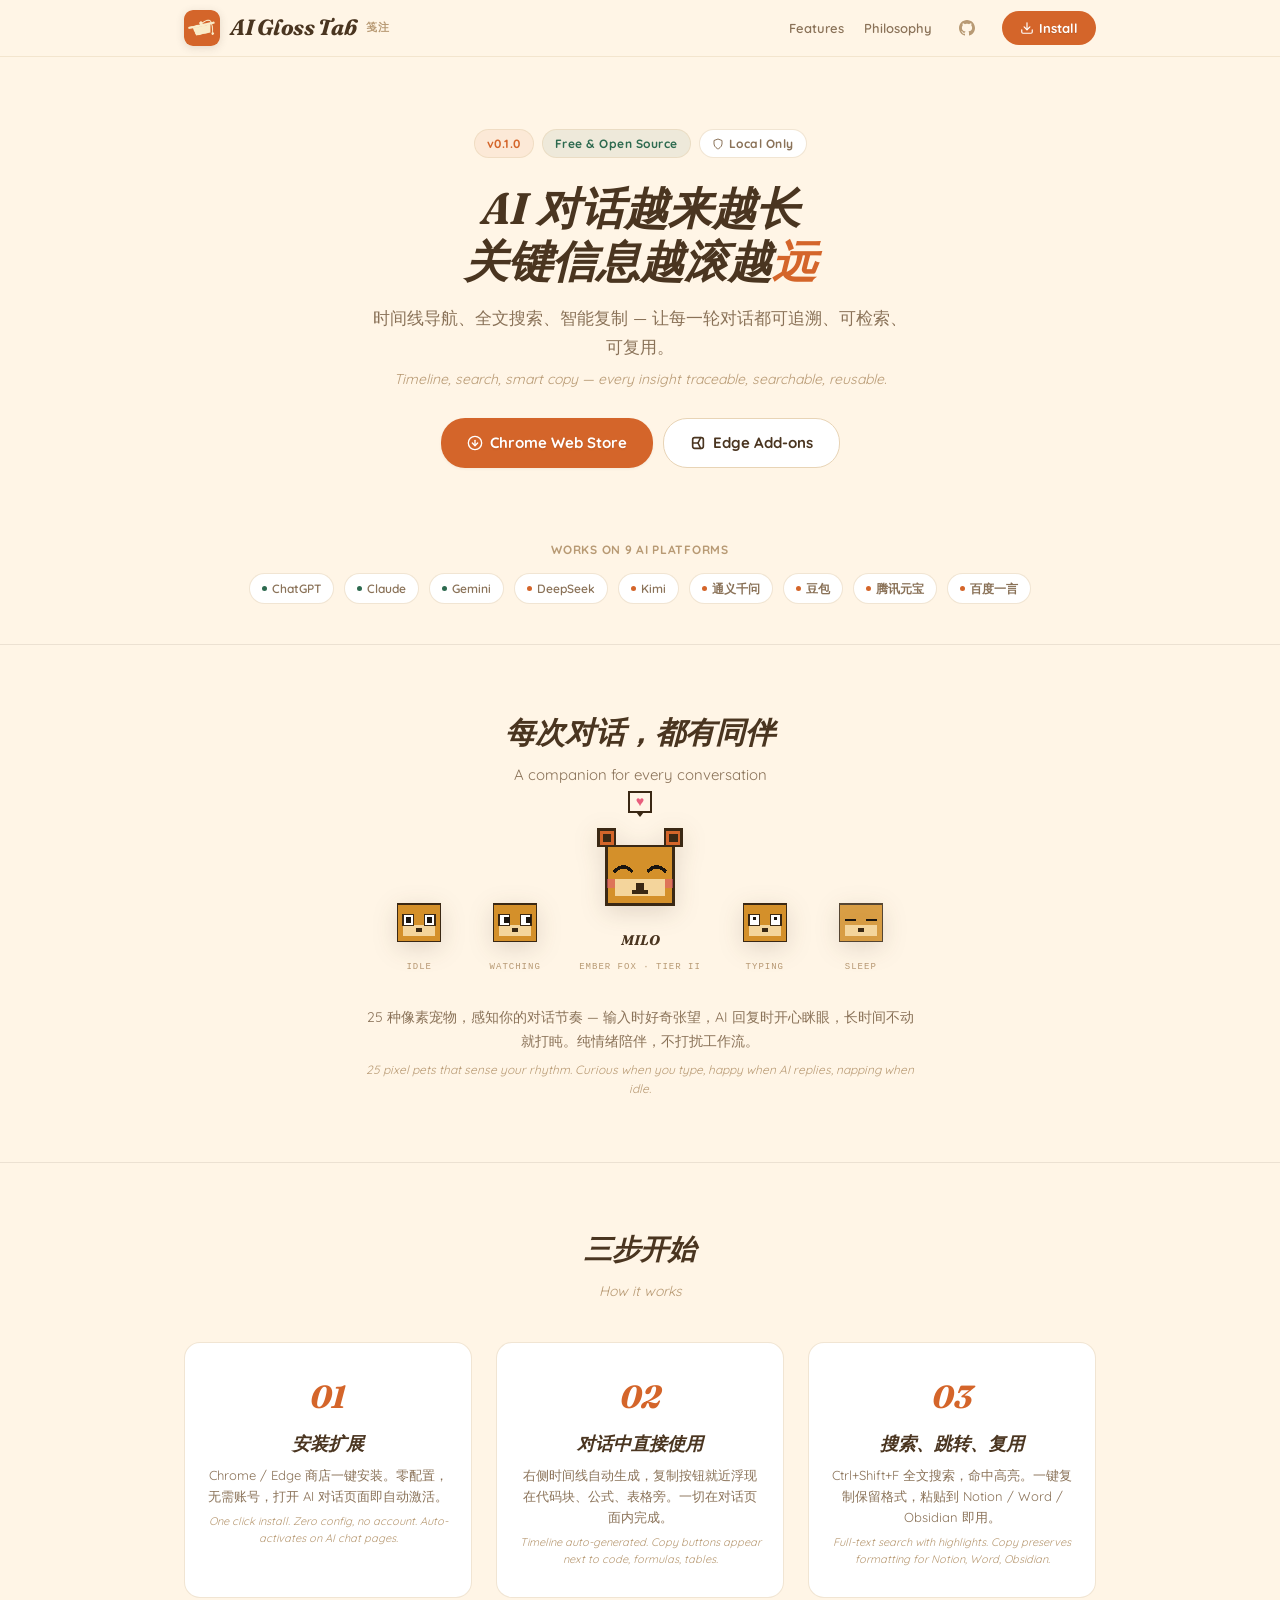
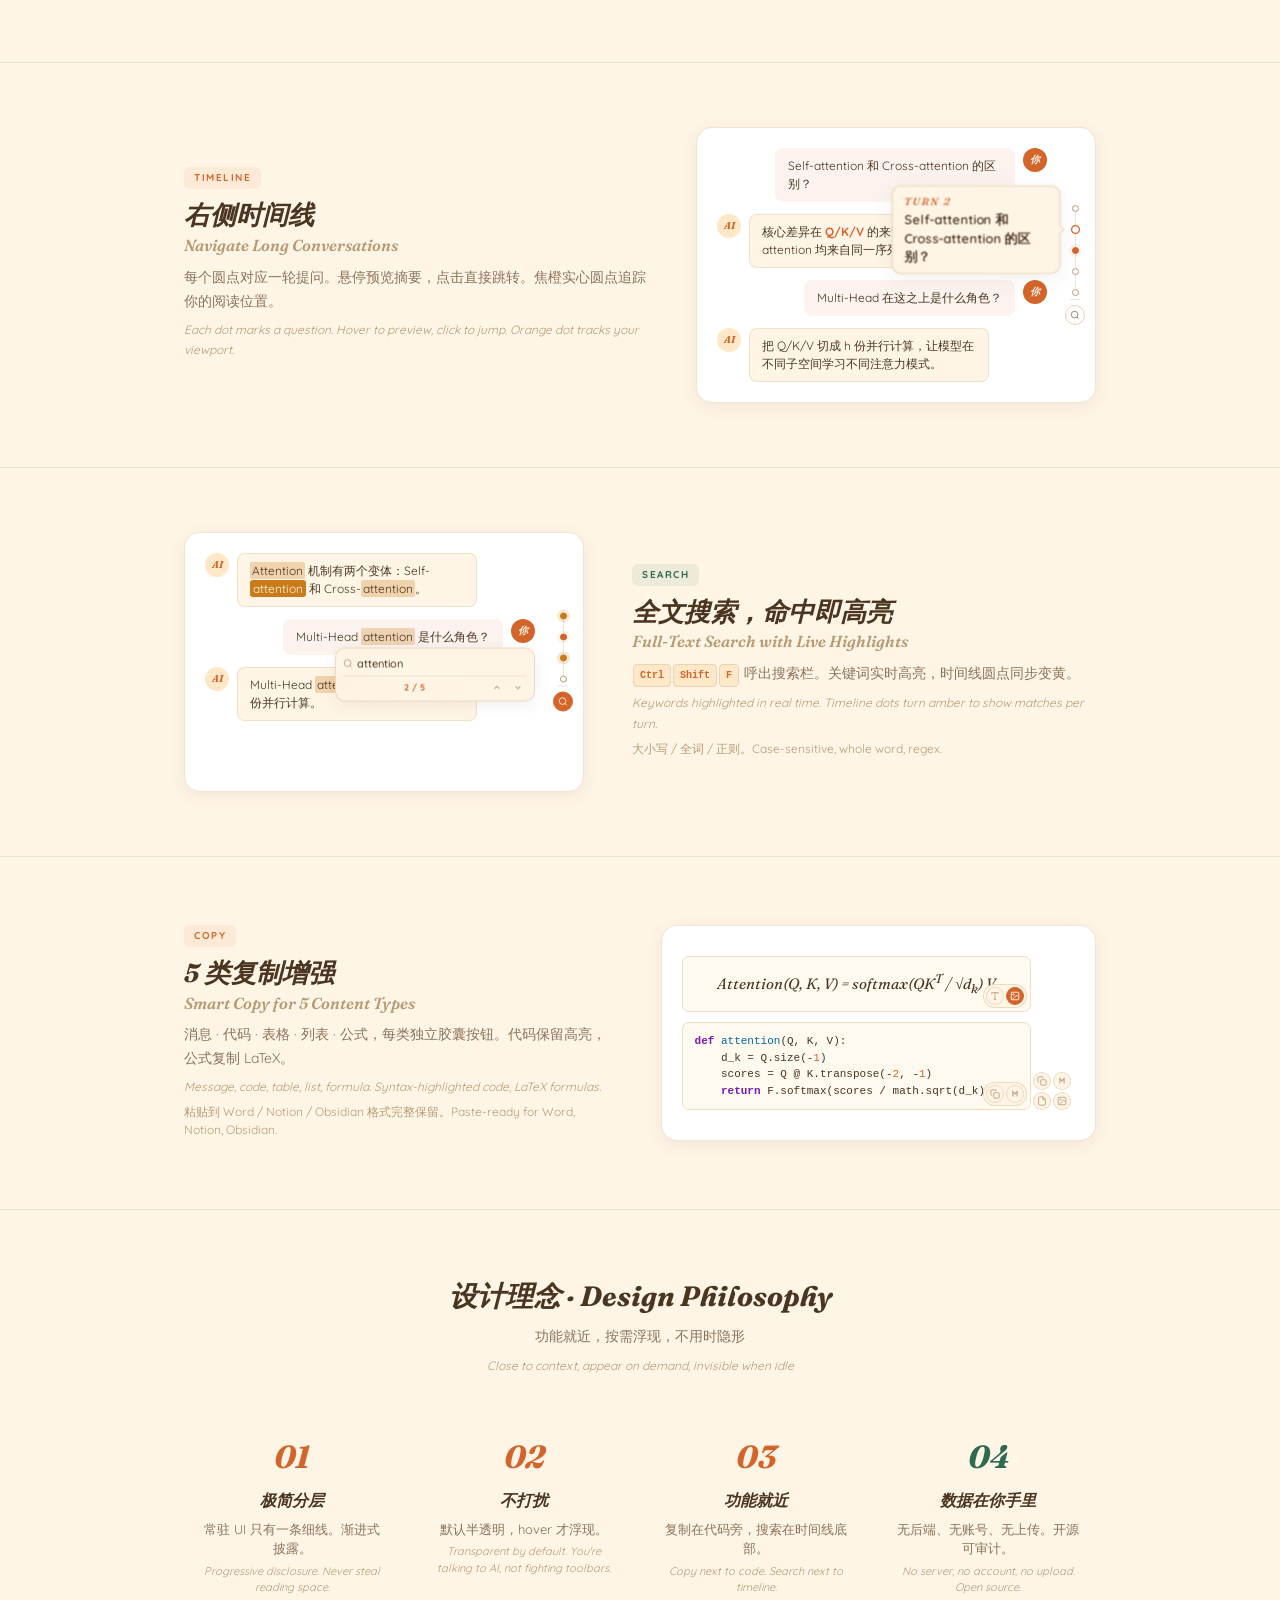
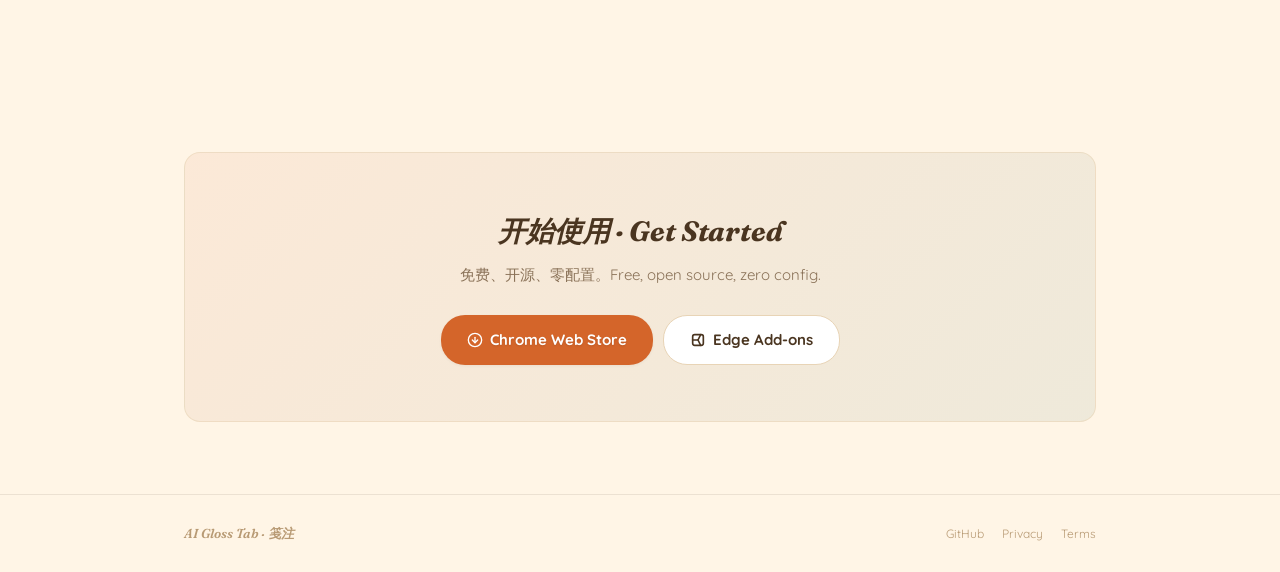
==== index.html @ 6cfcff84 "fix: CNAME use www.glosstab.com for HTTPS cert provisioning" ====
<!DOCTYPE html>
<html lang="zh">
<head>
<meta charset="UTF-8">
<meta name="viewport" content="width=device-width, initial-scale=1.0">
<title>AI Gloss Tab - 为 AI 对话做笺注的效率工具</title>
<meta name="description" content="Chrome / Edge 浏览器扩展，为 ChatGPT / Claude / Gemini 等 AI 对话页面提供时间线导航、全文搜索和复制增强。免费、开源、数据全部本地存储。">
<link rel="icon" type="image/png" href="icon-128.png">
<link rel="preconnect" href="https://fonts.googleapis.com">
<link rel="preconnect" href="https://fonts.gstatic.com" crossorigin>
<link href="https://fonts.googleapis.com/css2?family=Fraunces:ital,wght@0,400;0,700;1,400;1,700&family=Quicksand:wght@400;500;600;700&display=swap" rel="stylesheet">
<style>
*, *::before, *::after { margin: 0; padding: 0; box-sizing: border-box; }
:root {
  --canvas:#FFF5E6;--surface:#FFFFFF;--surface-hover:#FFF0D9;--overlay:#FFE8C8;
  --border:#E8D4B6;--border-muted:rgba(232,212,182,0.6);
  --t1:#4A3520;--t2:#8A7258;--t3:#B89A74;
  --accent:#D4652A;--accent-hover:#C4551E;--accent-muted:rgba(212,101,42,0.08);
  --green:#2D6A4F;--green-muted:rgba(45,106,79,0.08);
  --warn:#C97B1A;--mood:#E85D7C;
  --sep:rgba(74,53,32,0.1);
  --sh-sm:0 1px 3px rgba(74,53,32,0.06);--sh-md:0 4px 16px rgba(74,53,32,0.08);--sh-lg:0 8px 32px rgba(74,53,32,0.12);
  --mat:rgba(255,245,230,0.88);--mat-b:rgba(232,212,182,0.5);
  --glass:rgba(255,245,230,0.95);--glass-b:rgba(232,212,182,0.8);
  --code-bg:#FFFAF0;--code-border:#EFDFC0;
  --fd:'Fraunces','Georgia',serif;--fs:'Quicksand',-apple-system,'PingFang SC','Noto Sans SC',sans-serif;--fm:'Menlo','Monaco','Consolas',monospace;
  --r-sm:8px;--r-md:12px;--r-lg:16px;--r-pill:24px;
}
@media(prefers-color-scheme:dark){:root{
  --canvas:#1A1510;--surface:#242018;--surface-hover:#2E2820;--overlay:#38302A;
  --border:#4A3D30;--border-muted:rgba(74,61,48,0.6);
  --t1:#F0E6D4;--t2:#B89A74;--t3:#7A6550;
  --accent:#E8853D;--accent-hover:#D4752D;--accent-muted:rgba(232,133,61,0.1);
  --green:#4CAF7A;--green-muted:rgba(76,175,122,0.1);--warn:#E0A030;
  --sep:rgba(240,230,212,0.08);
  --sh-sm:0 1px 3px rgba(0,0,0,0.15);--sh-md:0 4px 16px rgba(0,0,0,0.2);--sh-lg:0 8px 32px rgba(0,0,0,0.25);
  --mat:rgba(26,21,16,0.88);--mat-b:rgba(74,61,48,0.5);
  --glass:rgba(36,32,24,0.95);--glass-b:rgba(74,61,48,0.8);
  --code-bg:#2E2820;--code-border:#4A3D30;
}}
html{scroll-behavior:smooth;-webkit-font-smoothing:antialiased}
body{background:var(--canvas);color:var(--t1);font-family:var(--fs);font-size:16px;line-height:1.6}
a{color:var(--accent);text-decoration:none}a:hover{color:var(--accent-hover)}
.ctn{max-width:960px;margin:0 auto;padding:0 24px}
img.logo{width:36px;height:36px;border-radius:9px;box-shadow:0 2px 8px rgba(74,53,32,0.15)}
.nav{position:sticky;top:0;z-index:100;background:var(--mat);backdrop-filter:blur(12px);-webkit-backdrop-filter:blur(12px);border-bottom:1px solid var(--mat-b)}
.nav-in{max-width:960px;margin:0 auto;padding:0 24px;display:flex;align-items:center;height:56px;gap:12px}
.nav-brand{display:flex;align-items:center;gap:10px;font-family:var(--fd);font-style:italic;font-weight:700;font-size:22px;color:var(--t1);letter-spacing:-0.3px}
.nav-brand small{font-family:var(--fs);font-style:normal;font-size:11px;font-weight:600;color:var(--t3);letter-spacing:0.5px}
.nav-r{margin-left:auto;display:flex;align-items:center;gap:20px}
.nav-r a.link{color:var(--t2);font-size:13px;font-weight:600;transition:color .1s}.nav-r a.link:hover{color:var(--accent)}
.nav-r .gh{display:flex;align-items:center;justify-content:center;width:30px;height:30px;border-radius:50%;color:var(--t3);transition:color .1s}.nav-r .gh:hover{color:var(--t1)}
.btn-nav{padding:7px 18px;border-radius:var(--r-pill);background:var(--accent);color:#fff!important;font-family:var(--fs);font-weight:700;font-size:13px;display:inline-flex;align-items:center;gap:5px;border:none;cursor:pointer;transition:background .1s;text-shadow:0 1px 1px rgba(0,0,0,0.12)}.btn-nav:hover{background:var(--accent-hover);color:#fff!important}.btn-nav svg{width:14px;height:14px}
.hero{padding:72px 0 48px;text-align:center}
.hero-tags{display:flex;justify-content:center;gap:8px;margin-bottom:24px;flex-wrap:wrap}
.tag{display:inline-flex;align-items:center;gap:5px;padding:4px 12px;border-radius:var(--r-pill);font-size:12px;font-weight:700;letter-spacing:0.5px}
.tag.ver{background:var(--accent-muted);color:var(--accent);border:1px solid var(--border-muted)}
.tag.free{background:var(--green-muted);color:var(--green);border:1px solid var(--border-muted)}
.tag.local{background:var(--surface);color:var(--t2);border:1px solid var(--border-muted)}
.hero h1{font-family:var(--fd);font-style:italic;font-size:44px;font-weight:700;line-height:1.2;margin-bottom:16px}.hero h1 .accent{color:var(--accent)}
.hero .pain{font-size:17px;color:var(--t2);max-width:540px;margin:0 auto 6px;line-height:1.7}
.hero .pain-en{font-size:14px;color:var(--t3);font-style:italic;max-width:540px;margin:0 auto 28px}
.hero-btns{display:flex;justify-content:center;gap:10px;flex-wrap:wrap}
.btn-p{display:inline-flex;align-items:center;gap:7px;padding:12px 26px;border-radius:var(--r-pill);background:var(--accent);color:#fff!important;font-family:var(--fs);font-weight:700;font-size:15px;border:none;cursor:pointer;transition:all .2s;box-shadow:var(--sh-sm);text-shadow:0 1px 2px rgba(0,0,0,0.12)}.btn-p:hover{background:var(--accent-hover);color:#fff!important;box-shadow:var(--sh-md);transform:translateY(-1px)}
.btn-s{display:inline-flex;align-items:center;gap:7px;padding:12px 26px;border-radius:var(--r-pill);background:var(--surface);color:var(--t1);font-family:var(--fs);font-weight:700;font-size:15px;border:1px solid var(--border);cursor:pointer;transition:all .2s}.btn-s:hover{border-color:var(--accent);color:var(--accent);background:var(--surface-hover)}
.btn-p svg,.btn-s svg{width:16px;height:16px;flex-shrink:0}
.plats{padding:24px 0 40px;text-align:center;border-bottom:1px solid var(--sep)}
.plats-label{font-size:12px;font-weight:700;color:var(--t3);text-transform:uppercase;letter-spacing:.06em;margin-bottom:14px}
.plat-row{display:flex;justify-content:center;gap:10px;flex-wrap:wrap}
.plat-chip{display:inline-flex;align-items:center;gap:5px;padding:5px 12px;border-radius:var(--r-pill);background:var(--surface);border:1px solid var(--border-muted);font-size:12px;font-weight:600;color:var(--t2)}
.plat-chip .d{width:5px;height:5px;border-radius:50%}.plat-chip .d.i{background:var(--green)}.plat-chip .d.c{background:var(--accent)}
.pet-show{padding:64px 0;text-align:center}
.pet-show h2{font-family:var(--fd);font-style:italic;font-size:30px;font-weight:700;margin-bottom:6px}
.pet-show .sub{font-size:15px;color:var(--t2);margin-bottom:4px}
.pet-show .sub-en{font-size:13px;color:var(--t3);font-style:italic;margin-bottom:32px}
.pet-row{display:flex;justify-content:center;align-items:flex-end;gap:32px;flex-wrap:wrap}
.pet-card{display:flex;flex-direction:column;align-items:center;gap:8px}
.pet-card svg{filter:drop-shadow(0 6px 12px rgba(58,40,20,0.15))}
.pet-card .name{font-family:var(--fd);font-style:italic;font-size:14px;font-weight:700}
.pet-card .species{font-family:var(--fm);font-size:9px;color:var(--t3);letter-spacing:1px}
.pet-bubble{display:flex;align-items:center;justify-content:center;min-width:24px;height:22px;padding:0 6px;background:var(--glass);border:2px solid #3A2814;font-family:var(--fm);font-size:14px;font-weight:700;color:var(--mood);position:relative}.pet-bubble::after{content:'';position:absolute;left:50%;bottom:-6px;transform:translateX(-50%);border-left:4px solid transparent;border-right:4px solid transparent;border-top:5px solid #3A2814}
.pet-desc{max-width:560px;margin:32px auto 0;font-size:14px;color:var(--t2);line-height:1.7}
.pet-desc-en{max-width:560px;margin:6px auto 0;font-size:12px;color:var(--t3);font-style:italic}
.how{padding:64px 0;border-top:1px solid var(--sep)}
.how h2{font-family:var(--fd);font-style:italic;font-size:28px;font-weight:700;text-align:center;margin-bottom:8px}
.how .sub{text-align:center;font-size:14px;color:var(--t3);font-style:italic;margin-bottom:40px}
.steps{display:grid;grid-template-columns:repeat(3,1fr);gap:24px}
.step{text-align:center;padding:28px 20px;background:var(--surface);border:1px solid var(--border-muted);border-radius:var(--r-lg);transition:all .2s}.step:hover{box-shadow:var(--sh-md);transform:translateY(-2px)}
.step-num{font-family:var(--fd);font-style:italic;font-size:32px;font-weight:700;color:var(--accent);margin-bottom:8px}
.step h3{font-family:var(--fd);font-style:italic;font-size:18px;font-weight:700;margin-bottom:6px}
.step p{font-size:13px;color:var(--t2);line-height:1.6}.step .en{font-size:11px;color:var(--t3);font-style:italic;margin-top:6px}
.feat{padding:64px 0;border-top:1px solid var(--sep)}
.feat-row{display:flex;align-items:center;gap:48px}.feat-row.rev{flex-direction:row-reverse}
.feat-txt{flex:1}
.feat-txt .label{display:inline-block;font-size:10px;font-weight:700;letter-spacing:1.5px;text-transform:uppercase;padding:3px 10px;border-radius:6px;margin-bottom:10px}
.feat-txt .label.o{background:var(--accent-muted);color:var(--accent)}.feat-txt .label.g{background:var(--green-muted);color:var(--green)}
.feat-txt h2{font-family:var(--fd);font-style:italic;font-size:26px;font-weight:700;margin-bottom:10px;line-height:1.3}
.feat-txt h2 .en{font-size:16px;font-weight:600;color:var(--t3);display:block;margin-top:2px}
.feat-txt p{font-size:14px;color:var(--t2);line-height:1.7;margin-bottom:6px}
.feat-txt .enp{font-size:12px;color:var(--t3);font-style:italic;margin-bottom:6px}
.feat-txt .detail{font-size:12px;color:var(--t3);line-height:1.5}
.feat-demo{flex:0 0 400px;position:relative}
.kbd{display:inline-block;padding:2px 6px;background:var(--overlay);border:1px solid var(--border);border-radius:4px;font-family:var(--fm);font-size:10px;color:var(--accent);font-weight:600;margin:0 1px}
.demo-box{background:var(--surface);border:1px solid var(--border-muted);border-radius:var(--r-lg);padding:20px 48px 20px 20px;position:relative;box-shadow:var(--sh-md);min-height:260px;overflow:visible}
.d-chat{display:flex;flex-direction:column;gap:12px}
.d-msg{display:flex;gap:8px;align-items:flex-start}.d-msg.u{flex-direction:row-reverse}
.d-av{width:24px;height:24px;border-radius:50%;background:var(--overlay);flex-shrink:0;display:flex;align-items:center;justify-content:center;font-size:10px;font-weight:700;color:var(--accent);font-family:var(--fd);font-style:italic}
.d-msg.u .d-av{background:var(--accent);color:var(--canvas)}
.d-bb{background:var(--canvas);border:1px solid var(--border-muted);border-radius:8px;padding:8px 12px;font-size:12px;line-height:1.5;max-width:240px}
.d-msg.u .d-bb{background:var(--accent-muted);border-color:transparent}
.d-bb strong{color:var(--accent)}
ace-mark{background:rgba(201,123,26,0.28);padding:1px 2px;border-radius:2px}ace-mark.active{background:var(--warn);color:var(--canvas);padding:1px 3px;border-radius:3px}
.d-rail{position:absolute;right:10px;top:50%;transform:translateY(-50%);display:flex;flex-direction:column;align-items:center}
.d-rail .dot{width:7px;height:7px;border-radius:50%;border:1.5px solid var(--t3);background:transparent;position:relative}
.d-rail .dot.cur{border-color:var(--accent);background:var(--accent);box-shadow:0 0 0 3px var(--accent-muted)}
.d-rail .dot.hov{border-color:var(--accent);transform:scale(1.3)}
.d-rail .dot.match{border-color:var(--warn);background:var(--warn);box-shadow:0 0 0 3px rgba(201,123,26,0.18)}
.d-rail .seg{width:1px;height:14px;background:var(--border-muted)}
.d-rail .divider{width:10px;height:1px;background:var(--border-muted);margin-top:3px}
.d-rail .sbtn{width:20px;height:20px;border-radius:50%;border:1px solid var(--border);background:var(--surface);display:flex;align-items:center;justify-content:center;color:var(--t2);margin-top:5px;cursor:pointer}.d-rail .sbtn svg{width:10px;height:10px}
.d-rail .sbtn.active{background:var(--accent);border-color:var(--accent);color:var(--canvas)}
.dot-pv{position:absolute;right:14px;top:50%;transform:translateY(-50%);background:var(--glass);backdrop-filter:blur(14px);border:1px solid var(--glass-b);border-radius:7px;padding:5px 9px;min-width:130px;max-width:170px;box-shadow:var(--sh-md);z-index:30}
.dot-pv::after{content:'';position:absolute;right:-3px;top:50%;transform:translateY(-50%) rotate(45deg);width:5px;height:5px;background:var(--glass);border-right:1px solid var(--glass-b);border-top:1px solid var(--glass-b)}
.dot-pv .rnd{font-family:var(--fd);font-size:8px;font-weight:600;font-style:italic;text-transform:uppercase;letter-spacing:1px;color:var(--accent);margin-bottom:2px}
.dot-pv .q{font-size:10px;font-weight:600;color:var(--t1);line-height:1.4}
.si{position:absolute;right:38px;bottom:10px;width:200px;background:var(--glass);backdrop-filter:blur(14px);border:1.5px solid var(--glass-b);border-radius:10px;padding:5px 7px;box-shadow:var(--sh-md);z-index:15}
.si-top{display:flex;align-items:center;gap:4px;height:20px}.si-top svg{width:10px;height:10px;color:var(--t3);flex-shrink:0}
.si-top input{flex:1;background:none;border:none;outline:none;font-family:inherit;font-size:11px;font-weight:500;color:var(--t1)}
.si-bot{display:flex;align-items:center;gap:3px;height:20px;border-top:1px solid var(--border-muted);padding-top:3px;margin-top:2px}
.si-bot .cnt{flex:1;text-align:center;font-size:9px;font-weight:700;color:var(--accent);font-variant-numeric:tabular-nums}
.si-bot button{width:18px;height:18px;border-radius:4px;border:none;background:transparent;color:var(--t2);cursor:pointer;display:flex;align-items:center;justify-content:center}.si-bot button svg{width:10px;height:10px}
.demo-copy{background:var(--surface);border:1px solid var(--border-muted);border-radius:var(--r-lg);padding:20px;box-shadow:var(--sh-md)}
.dc-formula{position:relative;background:var(--code-bg);border:1px solid var(--code-border);border-radius:7px;margin:10px 0;padding:12px 16px;text-align:center;font-family:var(--fd);font-size:15px;font-style:italic}
.dc-code{position:relative;background:var(--code-bg);border:1px solid var(--code-border);border-radius:7px;margin:10px 0;overflow:visible}
.dc-code pre{padding:10px 12px;margin:0;font-family:var(--fm);font-size:11px;line-height:1.5;white-space:pre;overflow:hidden}
.dc-code .kw{color:#7A1AB8;font-weight:600}.dc-code .fn{color:#0066AA}.dc-code .str{color:var(--green)}.dc-code .num{color:var(--accent)}.dc-code .cm{color:var(--t3);font-style:italic}
.ace-s{position:absolute;bottom:3px;right:3px;display:flex;gap:2px;padding:2px;background:var(--glass);border:1px solid var(--glass-b);border-radius:12px;backdrop-filter:blur(8px);z-index:10}
.ace-b{width:18px;height:18px;border-radius:50%;border:1px solid var(--glass-b);background:var(--glass);color:var(--t3);display:flex;align-items:center;justify-content:center;flex-shrink:0}.ace-b svg{width:10px;height:10px}
.ace-b.hi{background:var(--accent);color:#fff;border-color:var(--accent)}
.ace-p{position:absolute;right:-40px;bottom:0;display:grid;grid-template-columns:18px 18px;grid-template-rows:18px 18px;gap:2px}
.phi{padding:64px 0;border-top:1px solid var(--sep)}
.phi h2{font-family:var(--fd);font-style:italic;font-size:28px;font-weight:700;text-align:center;margin-bottom:6px}
.phi .sub{text-align:center;font-size:14px;color:var(--t2);margin-bottom:8px}
.phi .sub-en{text-align:center;font-size:12px;color:var(--t3);font-style:italic;margin-bottom:36px}
.phi-grid{display:grid;grid-template-columns:repeat(4,1fr);gap:16px}
.phi-item{text-align:center;padding:20px 16px}
.phi-num{font-family:var(--fd);font-style:italic;font-size:32px;font-weight:700;color:var(--accent);margin-bottom:6px}
.phi-item h3{font-family:var(--fd);font-style:italic;font-size:16px;font-weight:700;margin-bottom:6px}
.phi-item p{font-size:13px;color:var(--t2);line-height:1.5}.phi-item .en{font-size:11px;color:var(--t3);font-style:italic;margin-top:4px}
.cta{padding:72px 0;text-align:center}
.cta-card{background:linear-gradient(135deg,var(--accent-muted) 0%,var(--green-muted) 100%);border:1px solid var(--border-muted);border-radius:var(--r-lg);padding:56px 40px}
.cta h2{font-family:var(--fd);font-style:italic;font-size:28px;font-weight:700;margin-bottom:10px}
.cta p{font-size:15px;color:var(--t2);margin-bottom:28px}
.footer{padding:28px 0;border-top:1px solid var(--sep)}
.foot-in{display:flex;align-items:center;justify-content:space-between;max-width:960px;margin:0 auto;padding:0 24px}
.foot-brand{font-family:var(--fd);font-style:italic;font-size:13px;font-weight:600;color:var(--t3)}
.foot-links{display:flex;gap:18px}.foot-links a{font-size:12px;color:var(--t3)}.foot-links a:hover{color:var(--accent)}
@media(max-width:768px){
  .hero h1{font-size:32px}.steps{grid-template-columns:1fr}
  .feat-row,.feat-row.rev{flex-direction:column}.feat-demo{flex:none;width:100%;max-width:400px}
  .phi-grid{grid-template-columns:repeat(2,1fr)}.pet-row{gap:20px}
  .nav-r a.link{display:none}.foot-in{flex-direction:column;gap:10px}
}
</style>
</head>
<body>
<nav class="nav"><div class="nav-in">
  <a href="/" class="nav-brand"><img class="logo" src="icon-128.png" alt=""><span>AI Gloss Tab</span><small>笺注</small></a>
  <div class="nav-r">
    <a href="#features" class="link">Features</a>
    <a href="#philosophy" class="link">Philosophy</a>
    <a href="https://github.com/Godvvs/gloss-tab" target="_blank" class="gh" title="GitHub"><svg width="16" height="16" viewBox="0 0 24 24" fill="currentColor"><path d="M12 0c-6.626 0-12 5.373-12 12 0 5.302 3.438 9.8 8.207 11.387.599.111.793-.261.793-.577v-2.234c-3.338.726-4.033-1.416-4.033-1.416-.546-1.387-1.333-1.756-1.333-1.756-1.089-.745.083-.729.083-.729 1.205.084 1.839 1.237 1.839 1.237 1.07 1.834 2.807 1.304 3.492.997.107-.775.418-1.305.762-1.604-2.665-.305-5.467-1.334-5.467-5.931 0-1.311.469-2.381 1.236-3.221-.124-.303-.535-1.524.117-3.176 0 0 1.008-.322 3.301 1.23.957-.266 1.983-.399 3.003-.404 1.02.005 2.047.138 3.006.404 2.291-1.552 3.297-1.23 3.297-1.23.653 1.653.242 2.874.118 3.176.77.84 1.235 1.911 1.235 3.221 0 4.609-2.807 5.624-5.479 5.921.43.372.823 1.102.823 2.222v3.293c0 .319.192.694.801.576 4.765-1.589 8.199-6.086 8.199-11.386 0-6.627-5.373-12-12-12z"/></svg></a>
    <a href="#install" class="btn-nav"><svg viewBox="0 0 24 24" fill="none" stroke="currentColor" stroke-width="2" stroke-linecap="round" stroke-linejoin="round"><path d="M21 15v4a2 2 0 0 1-2 2H5a2 2 0 0 1-2-2v-4"/><polyline points="7 10 12 15 17 10"/><line x1="12" y1="15" x2="12" y2="3"/></svg>Install</a>
  </div>
</div></nav>
<section class="hero"><div class="ctn">
  <div class="hero-tags"><span class="tag ver">v0.1.0</span><span class="tag free">Free &amp; Open Source</span><span class="tag local"><svg width="12" height="12" viewBox="0 0 24 24" fill="none" stroke="currentColor" stroke-width="2"><path d="M12 22s8-4 8-10V5l-8-3-8 3v7c0 6 8 10 8 10z"/></svg> Local Only</span></div>
  <h1>AI 对话越来越长<br>关键信息越滚越<span class="accent">远</span></h1>
  <p class="pain">时间线导航、全文搜索、智能复制 &mdash; 让每一轮对话都可追溯、可检索、可复用。</p>
  <p class="pain-en">Timeline, search, smart copy &mdash; every insight traceable, searchable, reusable.</p>
  <div class="hero-btns" id="install">
    <a href="#" class="btn-p"><svg width="16" height="16" viewBox="0 0 24 24" fill="none" stroke="currentColor" stroke-width="2" stroke-linecap="round" stroke-linejoin="round"><circle cx="12" cy="12" r="10"/><polyline points="8 12 12 16 16 12"/><line x1="12" y1="8" x2="12" y2="16"/></svg>Chrome Web Store</a>
    <a href="#" class="btn-s"><svg width="16" height="16" viewBox="0 0 24 24" fill="none" stroke="currentColor" stroke-width="2.5" stroke-linecap="round" stroke-linejoin="round"><rect x="4" y="4" width="16" height="16" rx="3"/><path d="M4 12h8l4-8"/><path d="M12 12l4 8"/></svg>Edge Add-ons</a>
  </div>
</div></section>
<section class="plats"><div class="ctn">
  <div class="plats-label">Works on 9 AI platforms</div>
  <div class="plat-row">
    <span class="plat-chip"><span class="d i"></span>ChatGPT</span><span class="plat-chip"><span class="d i"></span>Claude</span><span class="plat-chip"><span class="d i"></span>Gemini</span>
    <span class="plat-chip"><span class="d c"></span>DeepSeek</span><span class="plat-chip"><span class="d c"></span>Kimi</span><span class="plat-chip"><span class="d c"></span>通义千问</span>
    <span class="plat-chip"><span class="d c"></span>豆包</span><span class="plat-chip"><span class="d c"></span>腾讯元宝</span><span class="plat-chip"><span class="d c"></span>百度一言</span>
  </div>
</div></section>
<section class="pet-show"><div class="ctn">
  <h2>每次对话，都有同伴</h2>
  <p class="sub">A companion for every conversation</p>
  <div class="pet-row">
    <div class="pet-card"><svg width="64" height="64" viewBox="0 0 12 12" shape-rendering="crispEdges"><rect x="2" y="3" width="8" height="7" fill="#D4902A" stroke="#3A2814" stroke-width="0.3"/><rect x="3" y="7" width="6" height="2" fill="#F4D59C"/><rect x="3" y="5" width="2" height="2" fill="#FFF" stroke="#3A2814" stroke-width="0.25"/><rect x="7" y="5" width="2" height="2" fill="#FFF" stroke="#3A2814" stroke-width="0.25"/><rect x="3.5" y="5.5" width="1" height="1" fill="#1A1510"/><rect x="7.5" y="5.5" width="1" height="1" fill="#1A1510"/><rect x="5.5" y="7.5" width="1" height=".8" fill="#3A2814"/></svg><div class="species">IDLE</div></div>
    <div class="pet-card"><svg width="64" height="64" viewBox="0 0 12 12" shape-rendering="crispEdges"><rect x="2" y="3" width="8" height="7" fill="#D4902A" stroke="#3A2814" stroke-width="0.3"/><rect x="3" y="7" width="6" height="2" fill="#F4D59C"/><rect x="3" y="5" width="2" height="2" fill="#FFF" stroke="#3A2814" stroke-width="0.25"/><rect x="7" y="5" width="2" height="2" fill="#FFF" stroke="#3A2814" stroke-width="0.25"/><rect x="4" y="5.5" width="1" height="1" fill="#1A1510"/><rect x="8" y="5.5" width="1" height="1" fill="#1A1510"/><rect x="5.5" y="7.5" width="1" height=".8" fill="#3A2814"/></svg><div class="species">WATCHING</div></div>
    <div class="pet-card"><div class="pet-bubble">♥</div><svg width="100" height="100" viewBox="0 0 12 12" shape-rendering="crispEdges"><rect x="1" y="1" width="2" height="2" fill="#D4652A" stroke="#3A2814" stroke-width="0.3"/><rect x="9" y="1" width="2" height="2" fill="#D4652A" stroke="#3A2814" stroke-width="0.3"/><rect x="1.5" y="1.5" width="1" height="1" fill="#3A2814"/><rect x="9.5" y="1.5" width="1" height="1" fill="#3A2814"/><rect x="2" y="3" width="8" height="7" fill="#D4902A" stroke="#3A2814" stroke-width="0.3"/><rect x="3" y="7" width="6" height="2" fill="#F4D59C"/><path d="M3 6 Q4 5 5 6" stroke="#1A1510" stroke-width="0.4" fill="none" stroke-linecap="round"/><path d="M7 6 Q8 5 9 6" stroke="#1A1510" stroke-width="0.4" fill="none" stroke-linecap="round"/><rect x="5.5" y="7.5" width="1" height=".8" fill="#3A2814"/><rect x="5" y="8.3" width="2" height=".5" fill="#3A2814"/><rect x="2" y="7" width="1" height="1" fill="#E85D7C" opacity="0.55"/><rect x="9" y="7" width="1" height="1" fill="#E85D7C" opacity="0.55"/></svg><div class="name">MILO</div><div class="species">EMBER FOX · TIER II</div></div>
    <div class="pet-card"><svg width="64" height="64" viewBox="0 0 12 12" shape-rendering="crispEdges"><rect x="2" y="3" width="8" height="7" fill="#D4902A" stroke="#3A2814" stroke-width="0.3"/><rect x="3" y="7" width="6" height="2" fill="#F4D59C"/><rect x="3" y="5" width="2" height="2" fill="#FFF" stroke="#3A2814" stroke-width="0.25"/><rect x="7" y="5" width="2" height="2" fill="#FFF" stroke="#3A2814" stroke-width="0.25"/><rect x="3.75" y="5.45" width=".5" height=".5" fill="#1A1510"/><rect x="7.75" y="5.45" width=".5" height=".5" fill="#1A1510"/><rect x="5.5" y="7.5" width="1" height=".8" fill="#3A2814"/></svg><div class="species">TYPING</div></div>
    <div class="pet-card"><svg width="64" height="64" viewBox="0 0 12 12" shape-rendering="crispEdges"><rect x="2" y="3" width="8" height="7" fill="#D4902A" stroke="#3A2814" stroke-width="0.3" opacity=".85"/><rect x="3" y="7" width="6" height="2" fill="#F4D59C"/><rect x="3" y="5.8" width="2" height=".35" fill="#1A1510"/><rect x="7" y="5.8" width="2" height=".35" fill="#1A1510"/><rect x="5.5" y="7.5" width="1" height=".8" fill="#3A2814"/></svg><div class="species">SLEEP</div></div>
  </div>
  <p class="pet-desc">25 种像素宠物，感知你的对话节奏 &mdash; 输入时好奇张望，AI 回复时开心眯眼，长时间不动就打盹。纯情绪陪伴，不打扰工作流。</p>
  <p class="pet-desc-en">25 pixel pets that sense your rhythm. Curious when you type, happy when AI replies, napping when idle.</p>
</div></section>
<section class="how" id="features"><div class="ctn">
  <h2>三步开始</h2><p class="sub">How it works</p>
  <div class="steps">
    <div class="step"><div class="step-num">01</div><h3>安装扩展</h3><p>Chrome / Edge 商店一键安装。零配置，无需账号，打开 AI 对话页面即自动激活。</p><p class="en">One click install. Zero config, no account. Auto-activates on AI chat pages.</p></div>
    <div class="step"><div class="step-num">02</div><h3>对话中直接使用</h3><p>右侧时间线自动生成，复制按钮就近浮现在代码块、公式、表格旁。一切在对话页面内完成。</p><p class="en">Timeline auto-generated. Copy buttons appear next to code, formulas, tables.</p></div>
    <div class="step"><div class="step-num">03</div><h3>搜索、跳转、复用</h3><p>Ctrl+Shift+F 全文搜索，命中高亮。一键复制保留格式，粘贴到 Notion / Word / Obsidian 即用。</p><p class="en">Full-text search with highlights. Copy preserves formatting for Notion, Word, Obsidian.</p></div>
  </div>
</div></section>
<section class="feat"><div class="ctn"><div class="feat-row">
  <div class="feat-txt"><span class="label o">TIMELINE</span><h2>右侧时间线<span class="en">Navigate Long Conversations</span></h2><p>每个圆点对应一轮提问。悬停预览摘要，点击直接跳转。焦橙实心圆点追踪你的阅读位置。</p><p class="enp">Each dot marks a question. Hover to preview, click to jump. Orange dot tracks your viewport.</p></div>
  <div class="feat-demo"><div class="demo-box"><div class="d-chat"><div class="d-msg u"><div class="d-av">你</div><div class="d-bb">Self-attention 和 Cross-attention 的区别？</div></div><div class="d-msg"><div class="d-av">AI</div><div class="d-bb">核心差异在 <strong>Q/K/V</strong> 的来源：Self-attention 均来自同一序列...</div></div><div class="d-msg u"><div class="d-av">你</div><div class="d-bb">Multi-Head 在这之上是什么角色？</div></div><div class="d-msg"><div class="d-av">AI</div><div class="d-bb">把 Q/K/V 切成 h 份并行计算，让模型在不同子空间学习不同注意力模式。</div></div></div><div class="d-rail"><div class="dot"></div><div class="seg"></div><div class="dot hov" style="position:relative"><div class="dot-pv"><div class="rnd">Turn 2</div><div class="q">Self-attention 和 Cross-attention 的区别？</div></div></div><div class="seg"></div><div class="dot cur"></div><div class="seg"></div><div class="dot"></div><div class="seg"></div><div class="dot"></div><div class="divider"></div><button class="sbtn"><svg viewBox="0 0 24 24" fill="none" stroke="currentColor" stroke-width="2"><circle cx="11" cy="11" r="8"/><path d="m21 21-4.35-4.35"/></svg></button></div></div></div>
</div></div></section>
<section class="feat"><div class="ctn"><div class="feat-row rev">
  <div class="feat-txt"><span class="label g">SEARCH</span><h2>全文搜索，命中即高亮<span class="en">Full-Text Search with Live Highlights</span></h2><p><span class="kbd">Ctrl</span><span class="kbd">Shift</span><span class="kbd">F</span> 呼出搜索栏。关键词实时高亮，时间线圆点同步变黄。</p><p class="enp">Keywords highlighted in real time. Timeline dots turn amber to show matches per turn.</p><p class="detail">大小写 / 全词 / 正则。Case-sensitive, whole word, regex.</p></div>
  <div class="feat-demo"><div class="demo-box"><div class="d-chat"><div class="d-msg"><div class="d-av">AI</div><div class="d-bb"><ace-mark>Attention</ace-mark> 机制有两个变体：Self-<ace-mark class="active">attention</ace-mark> 和 Cross-<ace-mark>attention</ace-mark>。</div></div><div class="d-msg u"><div class="d-av">你</div><div class="d-bb">Multi-Head <ace-mark>attention</ace-mark> 是什么角色？</div></div><div class="d-msg"><div class="d-av">AI</div><div class="d-bb">Multi-Head <ace-mark>attention</ace-mark> 把 Q/K/V 切成 h 份并行计算。</div></div></div><div class="d-rail"><div class="dot match"></div><div class="seg"></div><div class="dot cur"></div><div class="seg"></div><div class="dot match"></div><div class="seg"></div><div class="dot"></div><div class="divider"></div><button class="sbtn active"><svg viewBox="0 0 24 24" fill="none" stroke="currentColor" stroke-width="2"><circle cx="11" cy="11" r="8"/><path d="m21 21-4.35-4.35"/></svg></button><div class="si"><div class="si-top"><svg viewBox="0 0 24 24" fill="none" stroke="currentColor" stroke-width="2"><circle cx="11" cy="11" r="8"/><path d="m21 21-4.35-4.35"/></svg><input value="attention" readonly></div><div class="si-bot"><span class="cnt">2 / 5</span><button><svg viewBox="0 0 24 24" fill="none" stroke="currentColor" stroke-width="2.2"><polyline points="18 15 12 9 6 15"/></svg></button><button><svg viewBox="0 0 24 24" fill="none" stroke="currentColor" stroke-width="2.2"><polyline points="6 9 12 15 18 9"/></svg></button></div></div></div></div></div>
</div></div></section>
<section class="feat"><div class="ctn"><div class="feat-row">
  <div class="feat-txt"><span class="label o">COPY</span><h2>5 类复制增强<span class="en">Smart Copy for 5 Content Types</span></h2><p>消息 · 代码 · 表格 · 列表 · 公式，每类独立胶囊按钮。代码保留高亮，公式复制 LaTeX。</p><p class="enp">Message, code, table, list, formula. Syntax-highlighted code, LaTeX formulas.</p><p class="detail">粘贴到 Word / Notion / Obsidian 格式完整保留。Paste-ready for Word, Notion, Obsidian.</p></div>
  <div class="feat-demo"><div class="demo-copy"><div style="position:relative;margin-right:44px"><div class="dc-formula"><span style="font-style:italic">Attention</span>(Q, K, V) = softmax(QK<sup>T</sup> / &#8730;d<sub>k</sub>) V<div class="ace-s"><div class="ace-b"><svg viewBox="0 0 24 24" fill="none" stroke="currentColor" stroke-width="2"><path d="M4 7V4h16v3"/><path d="M9 20h6"/><path d="M12 4v16"/></svg></div><div class="ace-b hi"><svg viewBox="0 0 24 24" fill="none" stroke="currentColor" stroke-width="2"><rect x="3" y="3" width="18" height="18" rx="2"/><circle cx="8.5" cy="8.5" r="1.5"/><path d="m21 15-5-5L5 21"/></svg></div></div></div><div class="dc-code"><pre><code><span class="kw">def</span> <span class="fn">attention</span>(Q, K, V):
    d_k = Q.size(-<span class="num">1</span>)
    scores = Q @ K.transpose(-<span class="num">2</span>, -<span class="num">1</span>)
    <span class="kw">return</span> F.softmax(scores / math.sqrt(d_k)) @ V</code></pre><div class="ace-s"><div class="ace-b"><svg viewBox="0 0 24 24" fill="none" stroke="currentColor" stroke-width="2"><rect x="9" y="9" width="13" height="13" rx="2"/><path d="M5 15H4a2 2 0 0 1-2-2V4a2 2 0 0 1 2-2h9a2 2 0 0 1 2 2v1"/></svg></div><div class="ace-b"><svg viewBox="0 0 24 24" fill="none" stroke="currentColor" stroke-width="2.5"><path d="M7 18V6l5 6 5-6v12"/></svg></div></div></div><div class="ace-p"><div class="ace-b"><svg viewBox="0 0 24 24" fill="none" stroke="currentColor" stroke-width="2"><rect x="9" y="9" width="13" height="13" rx="2"/><path d="M5 15H4a2 2 0 0 1-2-2V4a2 2 0 0 1 2-2h9a2 2 0 0 1 2 2v1"/></svg></div><div class="ace-b"><svg viewBox="0 0 24 24" fill="none" stroke="currentColor" stroke-width="2.5"><path d="M7 18V6l5 6 5-6v12"/></svg></div><div class="ace-b"><svg viewBox="0 0 24 24" fill="none" stroke="currentColor" stroke-width="2"><path d="M14.5 2H6a2 2 0 0 0-2 2v16a2 2 0 0 0 2 2h12a2 2 0 0 0 2-2V7.5L14.5 2z"/><polyline points="14 2 14 8 20 8"/></svg></div><div class="ace-b"><svg viewBox="0 0 24 24" fill="none" stroke="currentColor" stroke-width="2"><rect x="3" y="3" width="18" height="18" rx="2"/><circle cx="8.5" cy="8.5" r="1.5"/><path d="m21 15-5-5L5 21"/></svg></div></div></div></div></div>
</div></div></section>
<section class="phi" id="philosophy"><div class="ctn">
  <h2>设计理念 · Design Philosophy</h2><p class="sub">功能就近，按需浮现，不用时隐形</p><p class="sub-en">Close to context, appear on demand, invisible when idle</p>
  <div class="phi-grid">
    <div class="phi-item"><div class="phi-num">01</div><h3>极简分层</h3><p>常驻 UI 只有一条细线。渐进式披露。</p><p class="en">Progressive disclosure. Never steal reading space.</p></div>
    <div class="phi-item"><div class="phi-num">02</div><h3>不打扰</h3><p>默认半透明，hover 才浮现。</p><p class="en">Transparent by default. You're talking to AI, not fighting toolbars.</p></div>
    <div class="phi-item"><div class="phi-num">03</div><h3>功能就近</h3><p>复制在代码旁，搜索在时间线底部。</p><p class="en">Copy next to code. Search next to timeline.</p></div>
    <div class="phi-item"><div class="phi-num" style="color:var(--green)">04</div><h3>数据在你手里</h3><p>无后端、无账号、无上传。开源可审计。</p><p class="en">No server, no account, no upload. Open source.</p></div>
  </div>
</div></section>
<section class="cta"><div class="ctn"><div class="cta-card">
  <h2>开始使用 · Get Started</h2><p>免费、开源、零配置。Free, open source, zero config.</p>
  <div class="hero-btns">
    <a href="#" class="btn-p"><svg width="16" height="16" viewBox="0 0 24 24" fill="none" stroke="currentColor" stroke-width="2" stroke-linecap="round" stroke-linejoin="round"><circle cx="12" cy="12" r="10"/><polyline points="8 12 12 16 16 12"/><line x1="12" y1="8" x2="12" y2="16"/></svg>Chrome Web Store</a>
    <a href="#" class="btn-s"><svg width="16" height="16" viewBox="0 0 24 24" fill="none" stroke="currentColor" stroke-width="2.5" stroke-linecap="round" stroke-linejoin="round"><rect x="4" y="4" width="16" height="16" rx="3"/><path d="M4 12h8l4-8"/><path d="M12 12l4 8"/></svg>Edge Add-ons</a>
  </div>
</div></div></section>
<footer class="footer"><div class="foot-in">
  <span class="foot-brand">AI Gloss Tab · 笺注</span>
  <div class="foot-links"><a href="https://github.com/Godvvs/gloss-tab" target="_blank">GitHub</a><a href="privacy.html">Privacy</a><a href="terms.html">Terms</a></div>
</div></footer>
</body>
</html>
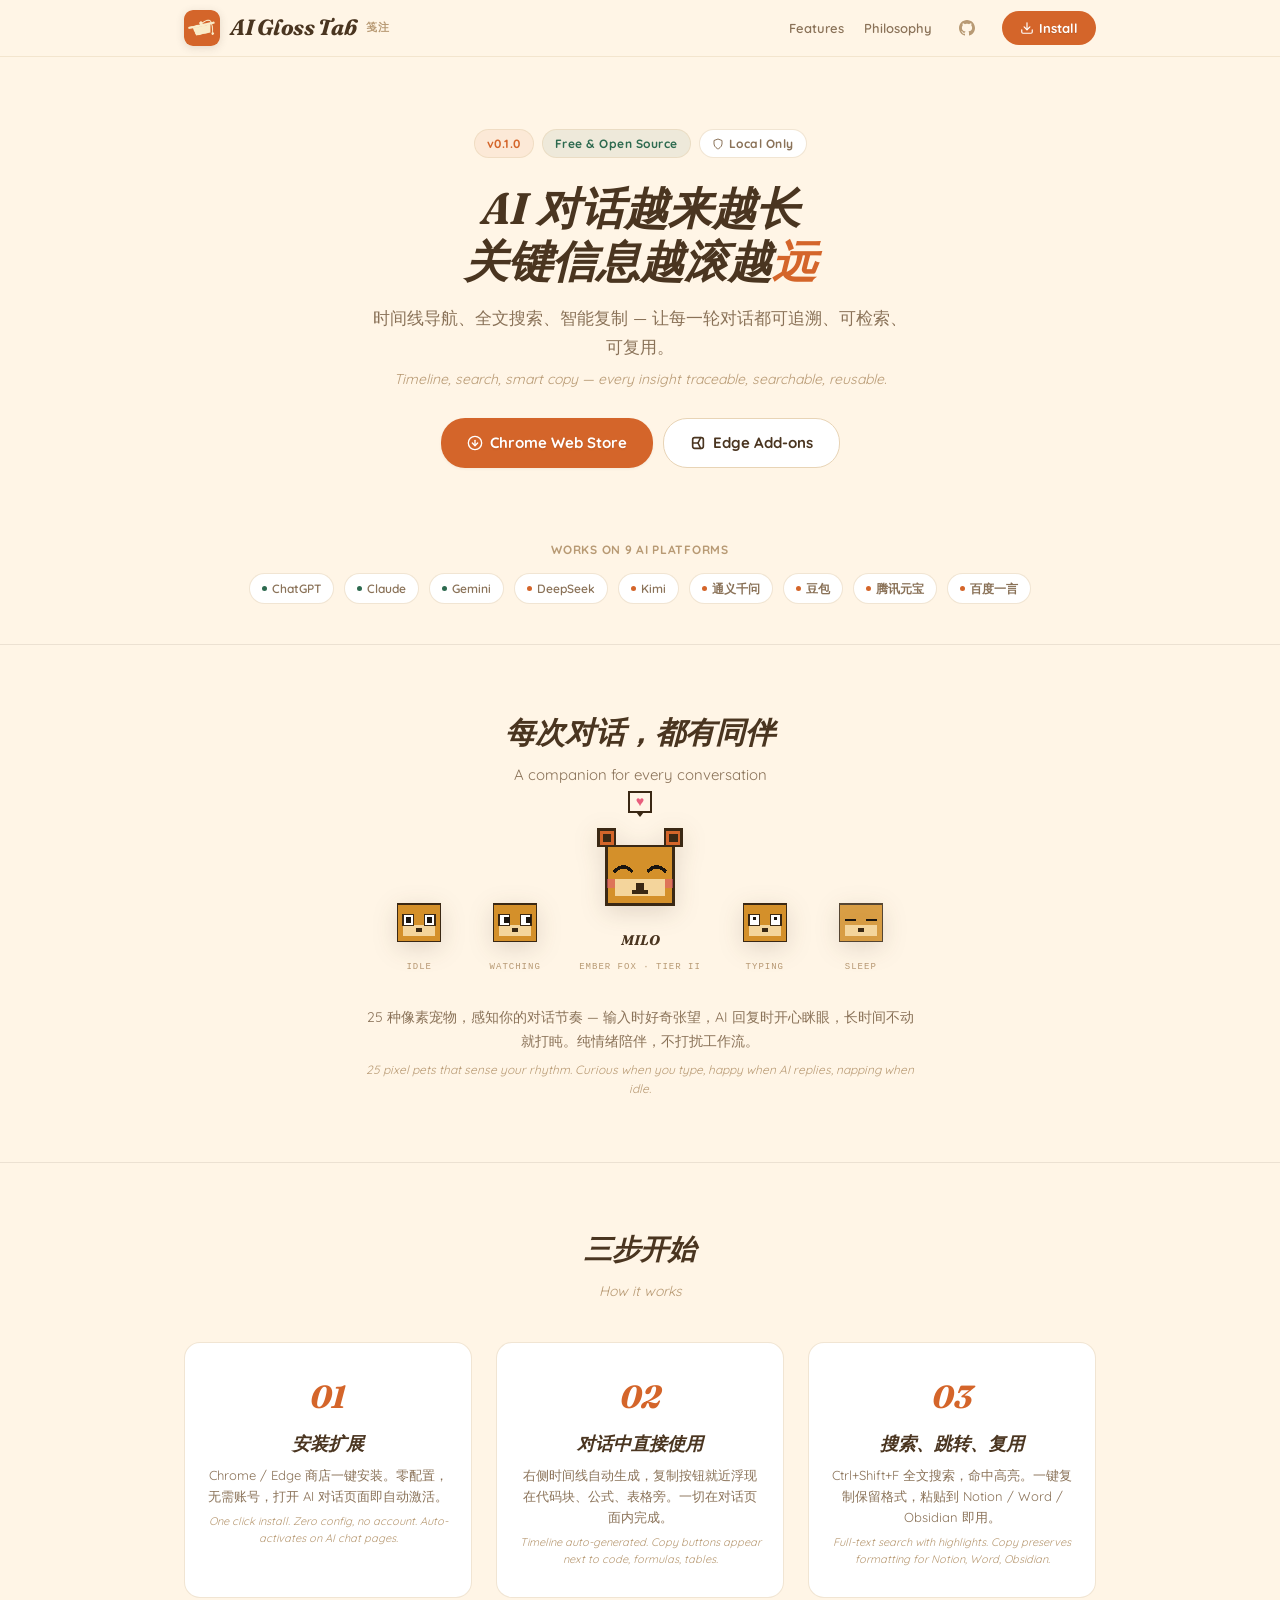
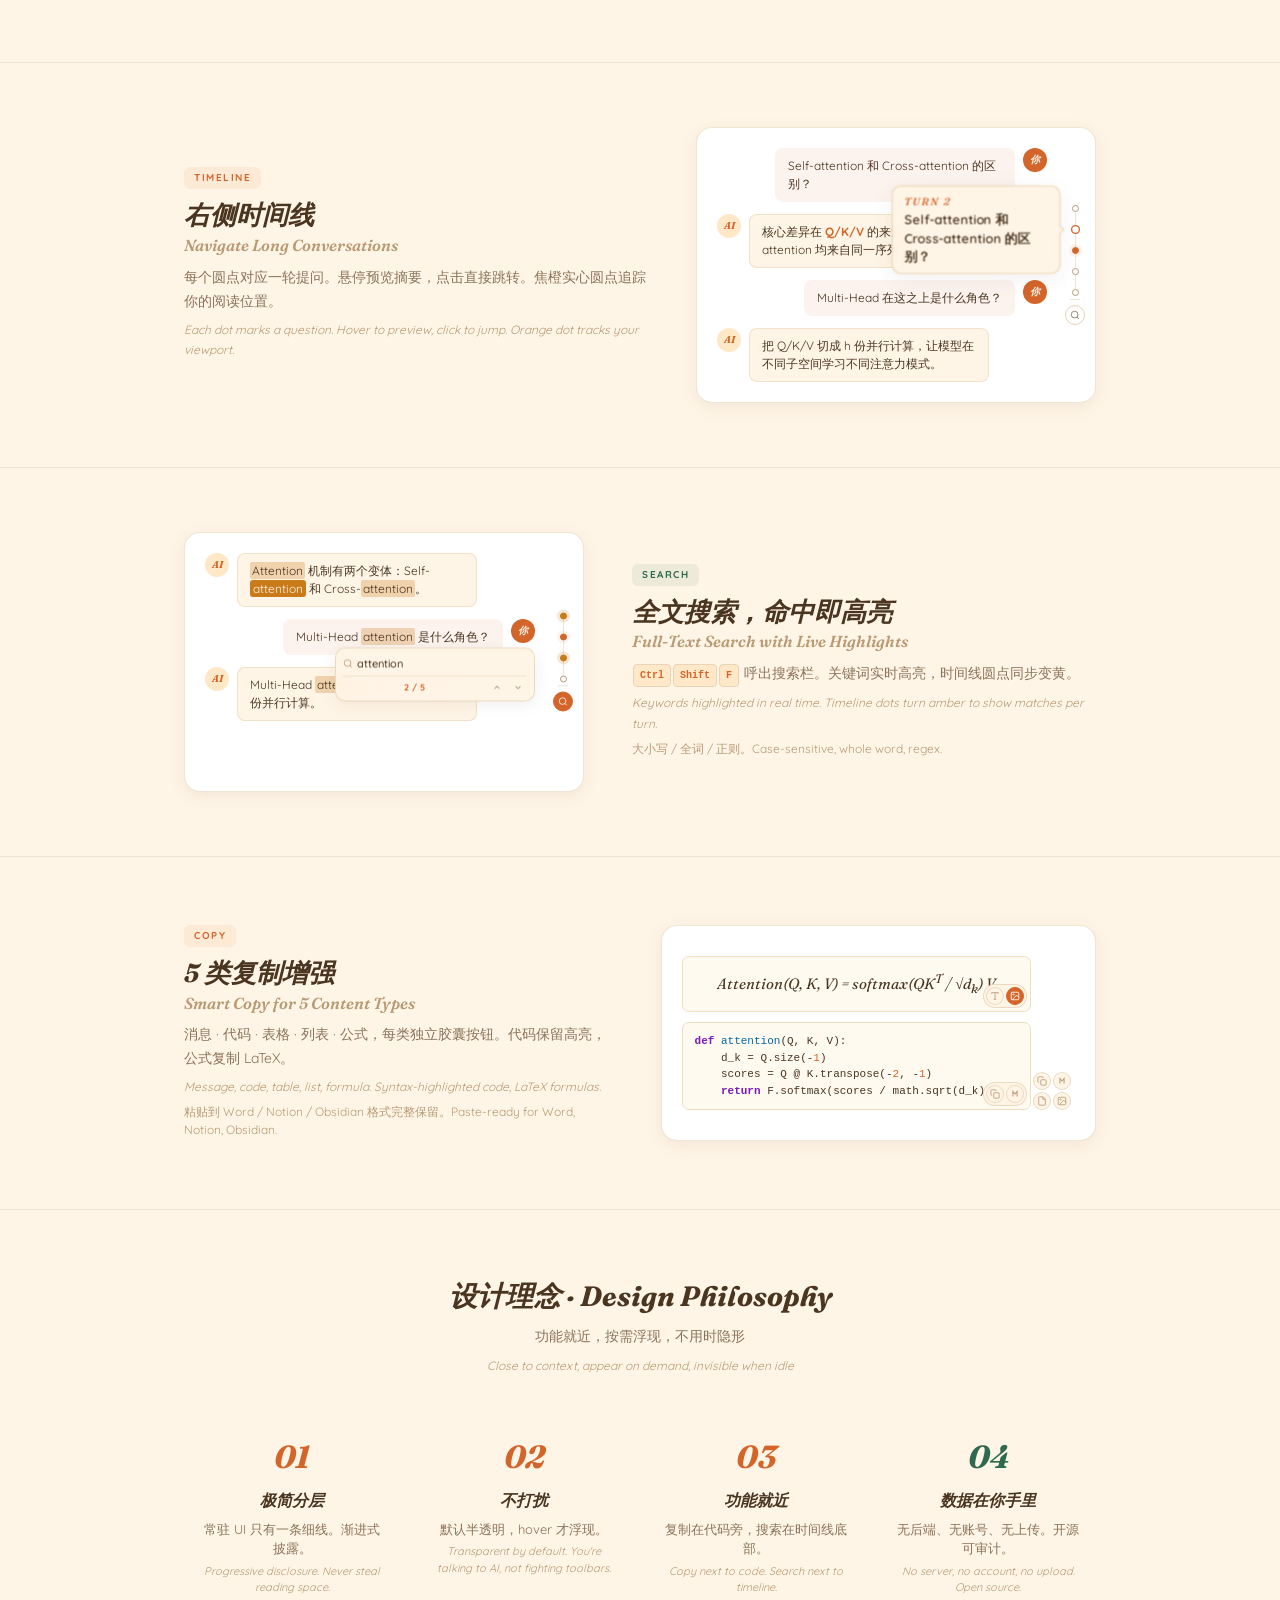
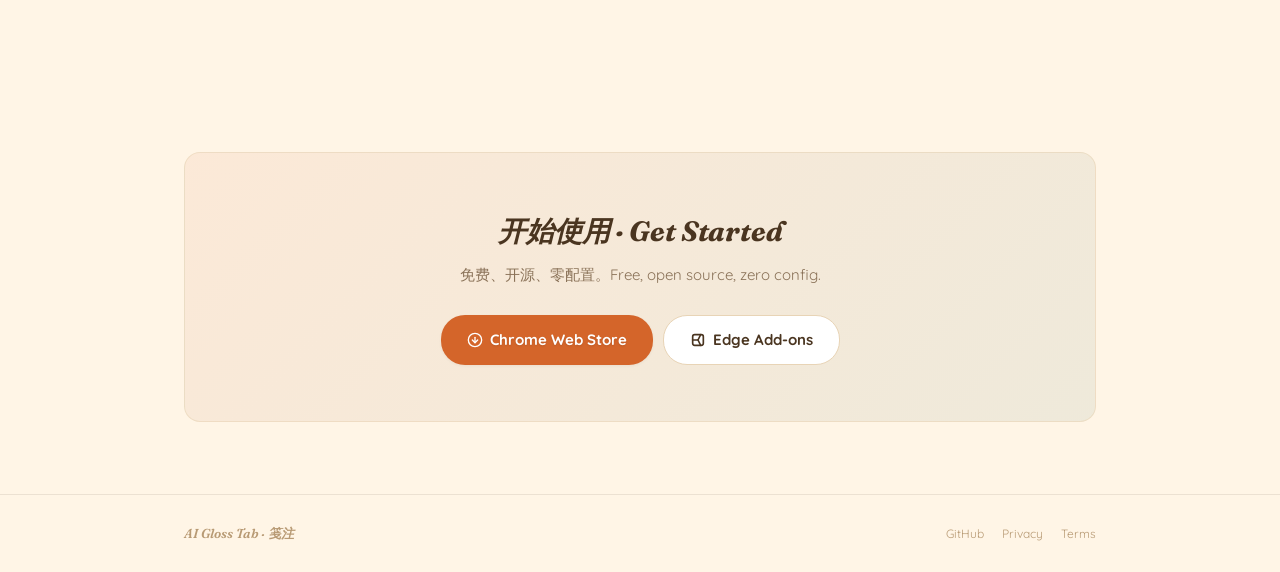
==== commit b01491af: "feat: 落地页添加 Chrome Web Store + Edge Add-ons 真实链接 Co-Authored-By: Claude Opus 4.6 (1M context) <norep" ====
--- a/index.html
+++ b/index.html
@@ -179,8 +179,8 @@
   <p class="pain">时间线导航、全文搜索、智能复制 &mdash; 让每一轮对话都可追溯、可检索、可复用。</p>
   <p class="pain-en">Timeline, search, smart copy &mdash; every insight traceable, searchable, reusable.</p>
   <div class="hero-btns" id="install">
-    <a href="#" class="btn-p"><svg width="16" height="16" viewBox="0 0 24 24" fill="none" stroke="currentColor" stroke-width="2" stroke-linecap="round" stroke-linejoin="round"><circle cx="12" cy="12" r="10"/><polyline points="8 12 12 16 16 12"/><line x1="12" y1="8" x2="12" y2="16"/></svg>Chrome Web Store</a>
-    <a href="#" class="btn-s"><svg width="16" height="16" viewBox="0 0 24 24" fill="none" stroke="currentColor" stroke-width="2.5" stroke-linecap="round" stroke-linejoin="round"><rect x="4" y="4" width="16" height="16" rx="3"/><path d="M4 12h8l4-8"/><path d="M12 12l4 8"/></svg>Edge Add-ons</a>
+    <a href="https://chromewebstore.google.com/detail/ai-gloss-tab/bofmonmmkbdkcnkbadakchemhnphgnhf" class="btn-p" target="_blank"><svg width="16" height="16" viewBox="0 0 24 24" fill="none" stroke="currentColor" stroke-width="2" stroke-linecap="round" stroke-linejoin="round"><circle cx="12" cy="12" r="10"/><polyline points="8 12 12 16 16 12"/><line x1="12" y1="8" x2="12" y2="16"/></svg>Chrome Web Store</a>
+    <a href="https://microsoftedge.microsoft.com/addons/detail/ai-gloss-tab/bofmonmmkbdkcnkbadakchemhnphgnhf" class="btn-s" target="_blank"><svg width="16" height="16" viewBox="0 0 24 24" fill="none" stroke="currentColor" stroke-width="2.5" stroke-linecap="round" stroke-linejoin="round"><rect x="4" y="4" width="16" height="16" rx="3"/><path d="M4 12h8l4-8"/><path d="M12 12l4 8"/></svg>Edge Add-ons</a>
   </div>
 </div></section>
 <section class="plats"><div class="ctn">
@@ -239,8 +239,8 @@
 <section class="cta"><div class="ctn"><div class="cta-card">
   <h2>开始使用 · Get Started</h2><p>免费、开源、零配置。Free, open source, zero config.</p>
   <div class="hero-btns">
-    <a href="#" class="btn-p"><svg width="16" height="16" viewBox="0 0 24 24" fill="none" stroke="currentColor" stroke-width="2" stroke-linecap="round" stroke-linejoin="round"><circle cx="12" cy="12" r="10"/><polyline points="8 12 12 16 16 12"/><line x1="12" y1="8" x2="12" y2="16"/></svg>Chrome Web Store</a>
-    <a href="#" class="btn-s"><svg width="16" height="16" viewBox="0 0 24 24" fill="none" stroke="currentColor" stroke-width="2.5" stroke-linecap="round" stroke-linejoin="round"><rect x="4" y="4" width="16" height="16" rx="3"/><path d="M4 12h8l4-8"/><path d="M12 12l4 8"/></svg>Edge Add-ons</a>
+    <a href="https://chromewebstore.google.com/detail/ai-gloss-tab/bofmonmmkbdkcnkbadakchemhnphgnhf" class="btn-p" target="_blank"><svg width="16" height="16" viewBox="0 0 24 24" fill="none" stroke="currentColor" stroke-width="2" stroke-linecap="round" stroke-linejoin="round"><circle cx="12" cy="12" r="10"/><polyline points="8 12 12 16 16 12"/><line x1="12" y1="8" x2="12" y2="16"/></svg>Chrome Web Store</a>
+    <a href="https://microsoftedge.microsoft.com/addons/detail/ai-gloss-tab/bofmonmmkbdkcnkbadakchemhnphgnhf" class="btn-s" target="_blank"><svg width="16" height="16" viewBox="0 0 24 24" fill="none" stroke="currentColor" stroke-width="2.5" stroke-linecap="round" stroke-linejoin="round"><rect x="4" y="4" width="16" height="16" rx="3"/><path d="M4 12h8l4-8"/><path d="M12 12l4 8"/></svg>Edge Add-ons</a>
   </div>
 </div></div></section>
 <footer class="footer"><div class="foot-in">
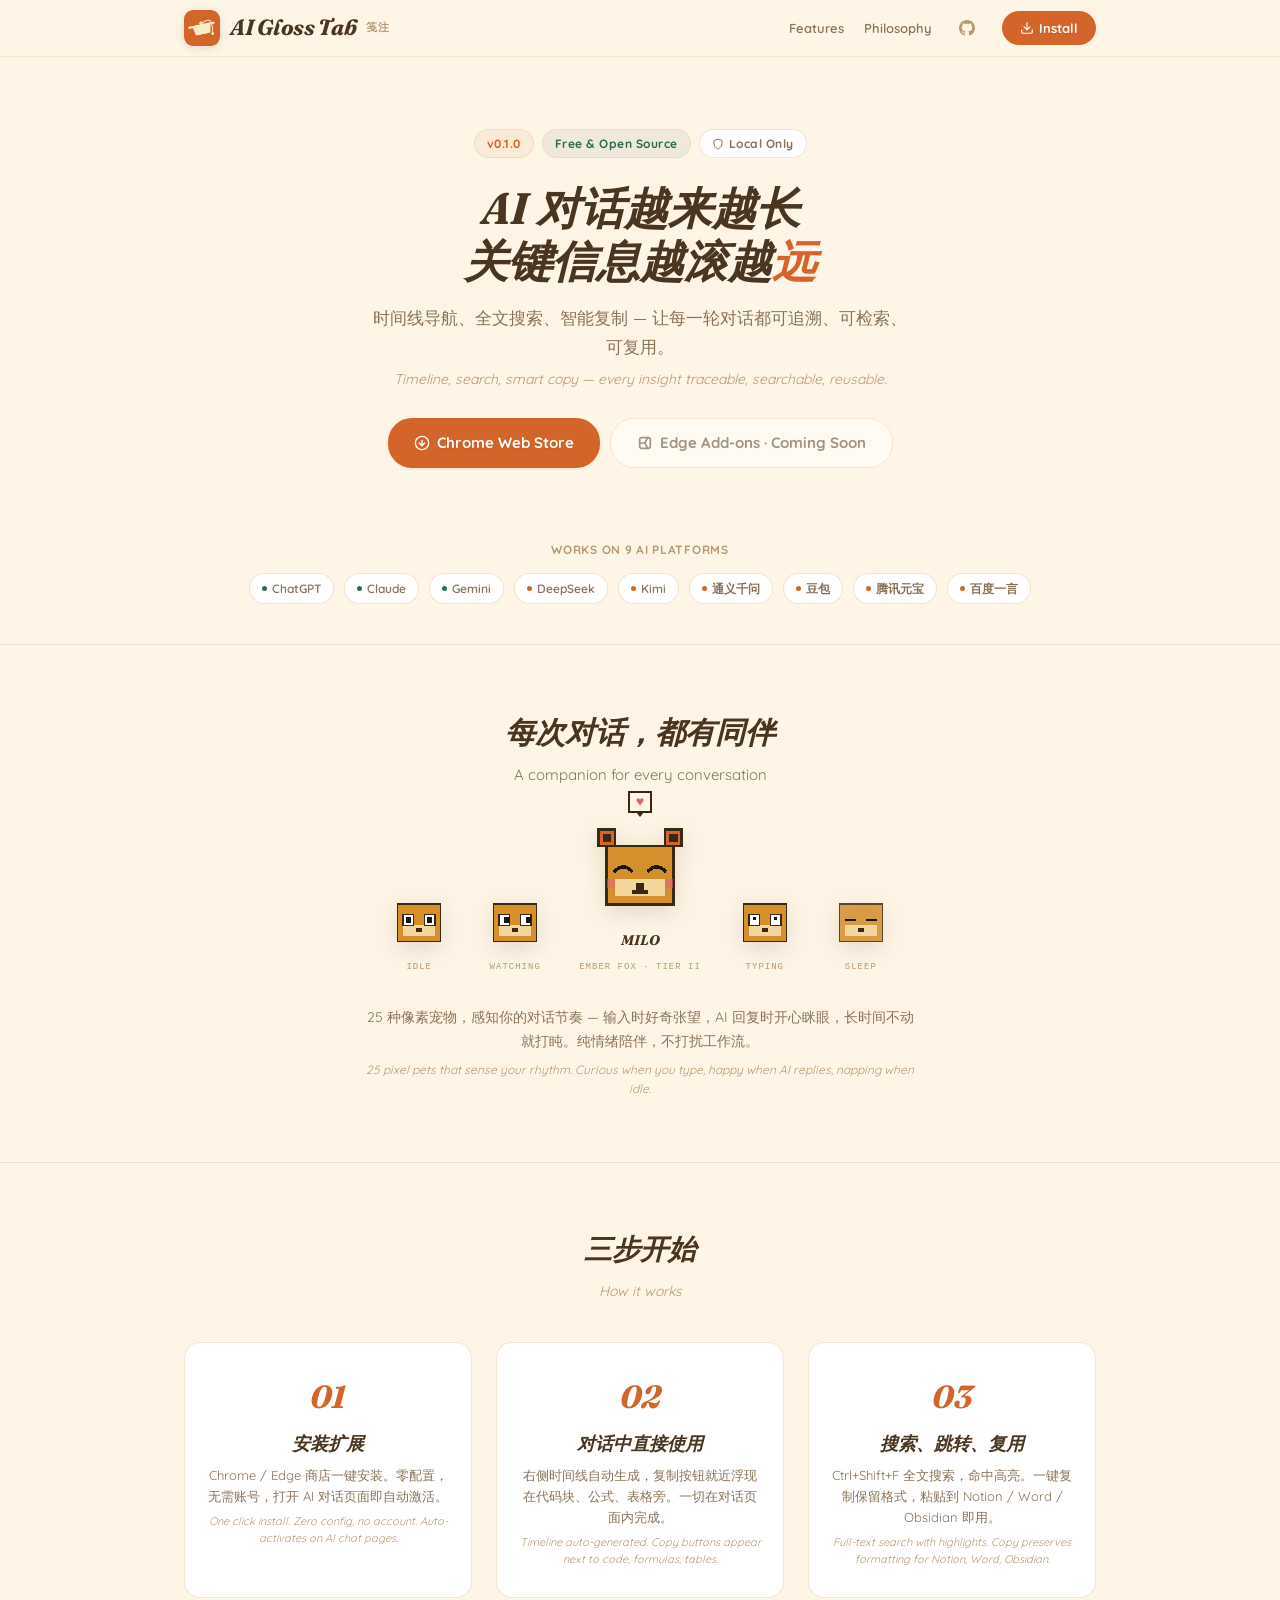
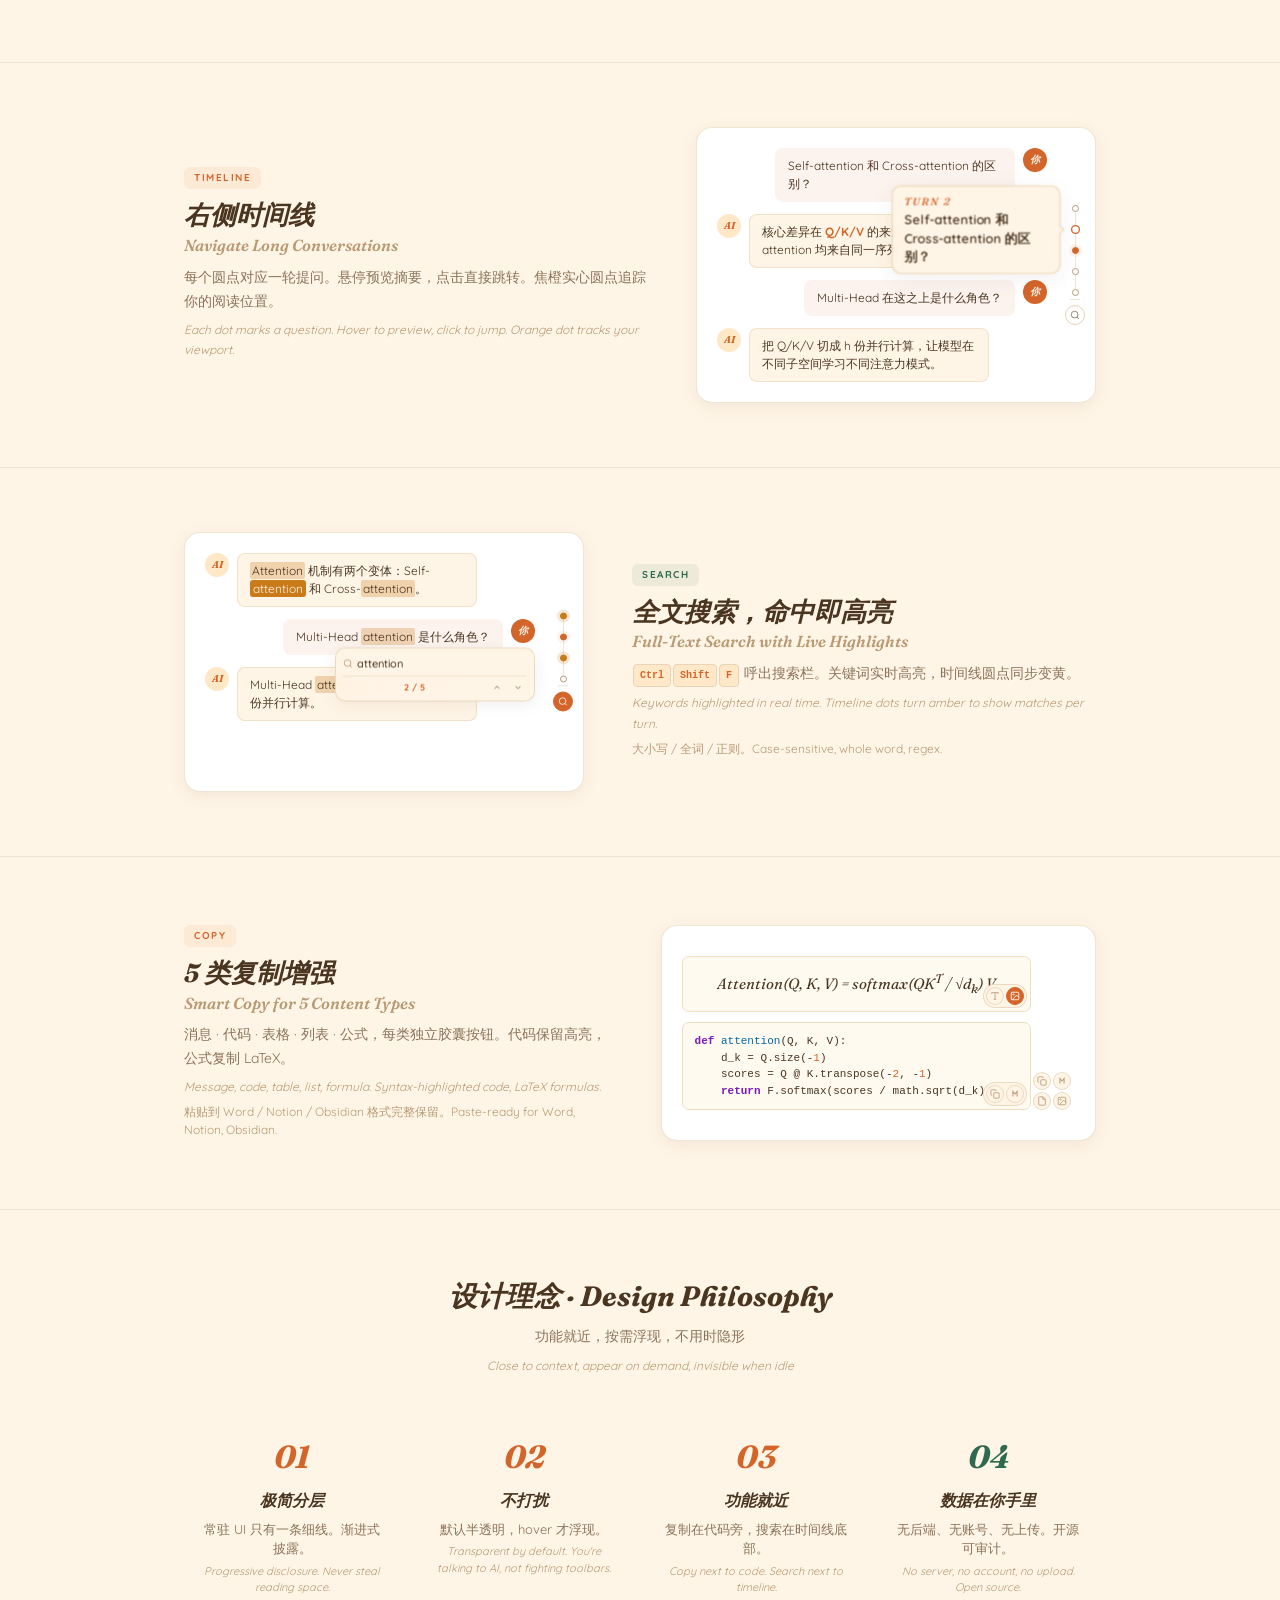
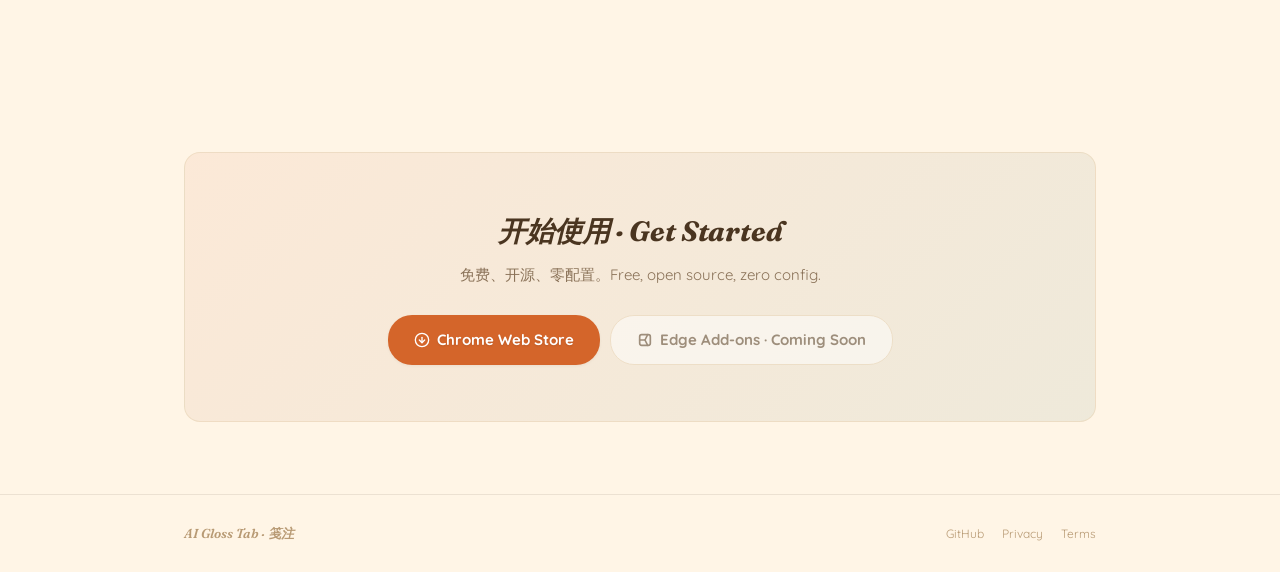
==== commit a75c1f9f: "fix: Edge Add-ons 暂未上架，按钮改为 Coming Soon Co-Authored-By: Claude Opus 4.6 (1M context) <noreply@anthro" ====
--- a/index.html
+++ b/index.html
@@ -180,7 +180,7 @@
   <p class="pain-en">Timeline, search, smart copy &mdash; every insight traceable, searchable, reusable.</p>
   <div class="hero-btns" id="install">
     <a href="https://chromewebstore.google.com/detail/ai-gloss-tab/bofmonmmkbdkcnkbadakchemhnphgnhf" class="btn-p" target="_blank"><svg width="16" height="16" viewBox="0 0 24 24" fill="none" stroke="currentColor" stroke-width="2" stroke-linecap="round" stroke-linejoin="round"><circle cx="12" cy="12" r="10"/><polyline points="8 12 12 16 16 12"/><line x1="12" y1="8" x2="12" y2="16"/></svg>Chrome Web Store</a>
-    <a href="https://microsoftedge.microsoft.com/addons/detail/ai-gloss-tab/bofmonmmkbdkcnkbadakchemhnphgnhf" class="btn-s" target="_blank"><svg width="16" height="16" viewBox="0 0 24 24" fill="none" stroke="currentColor" stroke-width="2.5" stroke-linecap="round" stroke-linejoin="round"><rect x="4" y="4" width="16" height="16" rx="3"/><path d="M4 12h8l4-8"/><path d="M12 12l4 8"/></svg>Edge Add-ons</a>
+    <a href="#" class="btn-s" style="opacity:0.5;pointer-events:none"><svg width="16" height="16" viewBox="0 0 24 24" fill="none" stroke="currentColor" stroke-width="2.5" stroke-linecap="round" stroke-linejoin="round"><rect x="4" y="4" width="16" height="16" rx="3"/><path d="M4 12h8l4-8"/><path d="M12 12l4 8"/></svg>Edge Add-ons · Coming Soon</a>
   </div>
 </div></section>
 <section class="plats"><div class="ctn">
@@ -240,7 +240,7 @@
   <h2>开始使用 · Get Started</h2><p>免费、开源、零配置。Free, open source, zero config.</p>
   <div class="hero-btns">
     <a href="https://chromewebstore.google.com/detail/ai-gloss-tab/bofmonmmkbdkcnkbadakchemhnphgnhf" class="btn-p" target="_blank"><svg width="16" height="16" viewBox="0 0 24 24" fill="none" stroke="currentColor" stroke-width="2" stroke-linecap="round" stroke-linejoin="round"><circle cx="12" cy="12" r="10"/><polyline points="8 12 12 16 16 12"/><line x1="12" y1="8" x2="12" y2="16"/></svg>Chrome Web Store</a>
-    <a href="https://microsoftedge.microsoft.com/addons/detail/ai-gloss-tab/bofmonmmkbdkcnkbadakchemhnphgnhf" class="btn-s" target="_blank"><svg width="16" height="16" viewBox="0 0 24 24" fill="none" stroke="currentColor" stroke-width="2.5" stroke-linecap="round" stroke-linejoin="round"><rect x="4" y="4" width="16" height="16" rx="3"/><path d="M4 12h8l4-8"/><path d="M12 12l4 8"/></svg>Edge Add-ons</a>
+    <a href="#" class="btn-s" style="opacity:0.5;pointer-events:none"><svg width="16" height="16" viewBox="0 0 24 24" fill="none" stroke="currentColor" stroke-width="2.5" stroke-linecap="round" stroke-linejoin="round"><rect x="4" y="4" width="16" height="16" rx="3"/><path d="M4 12h8l4-8"/><path d="M12 12l4 8"/></svg>Edge Add-ons · Coming Soon</a>
   </div>
 </div></div></section>
 <footer class="footer"><div class="foot-in">
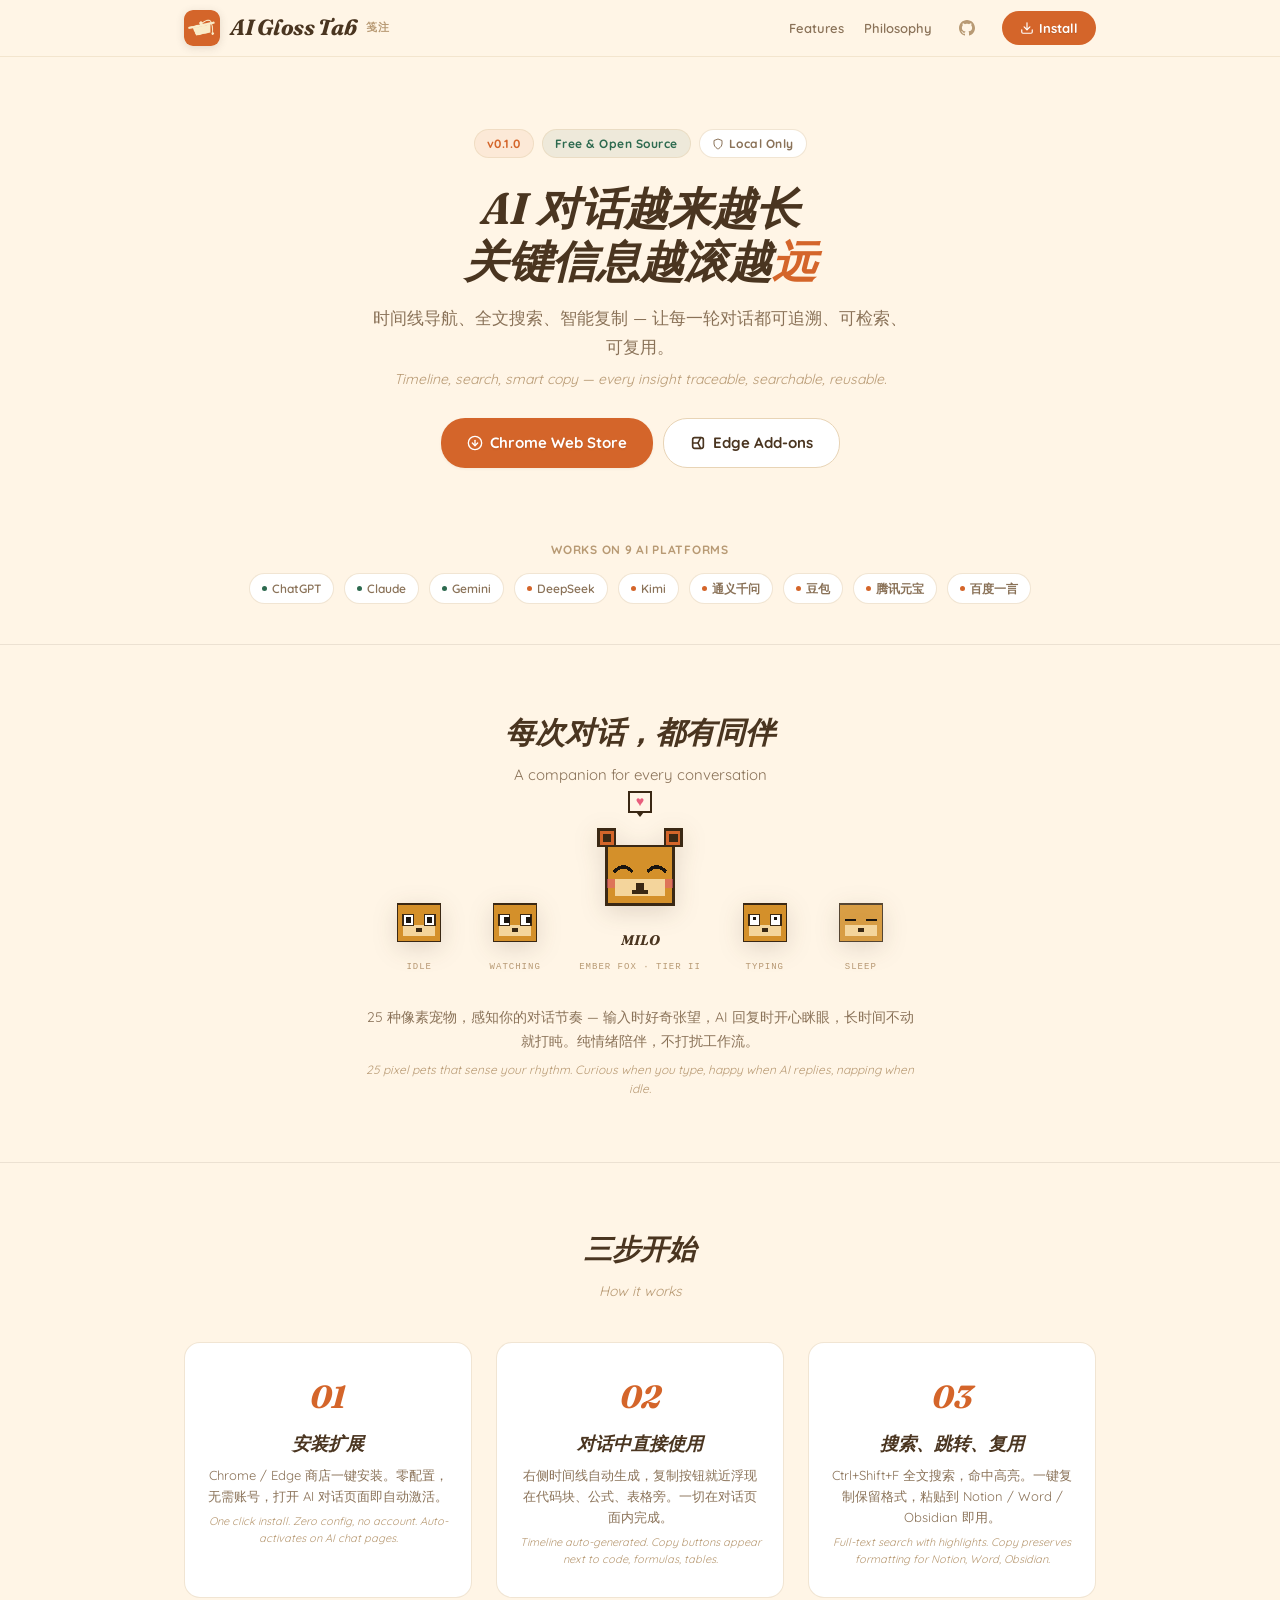
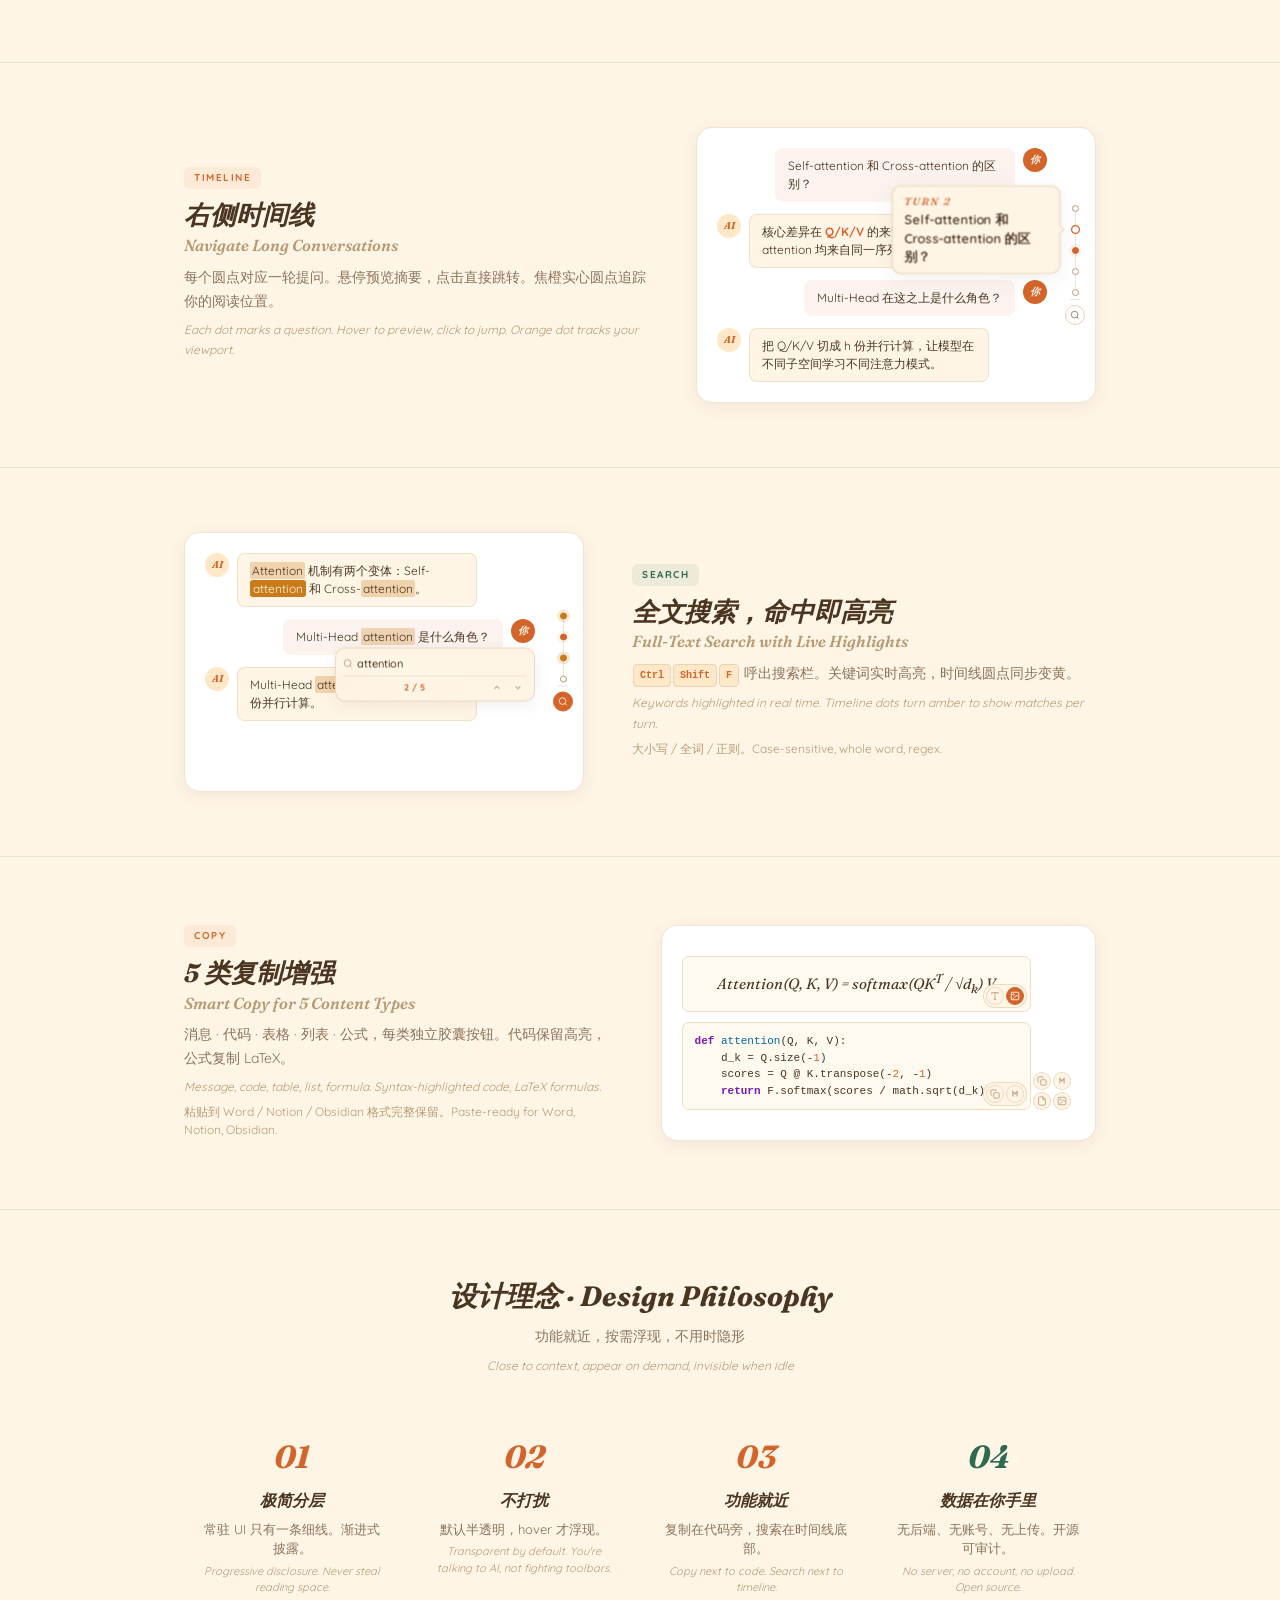
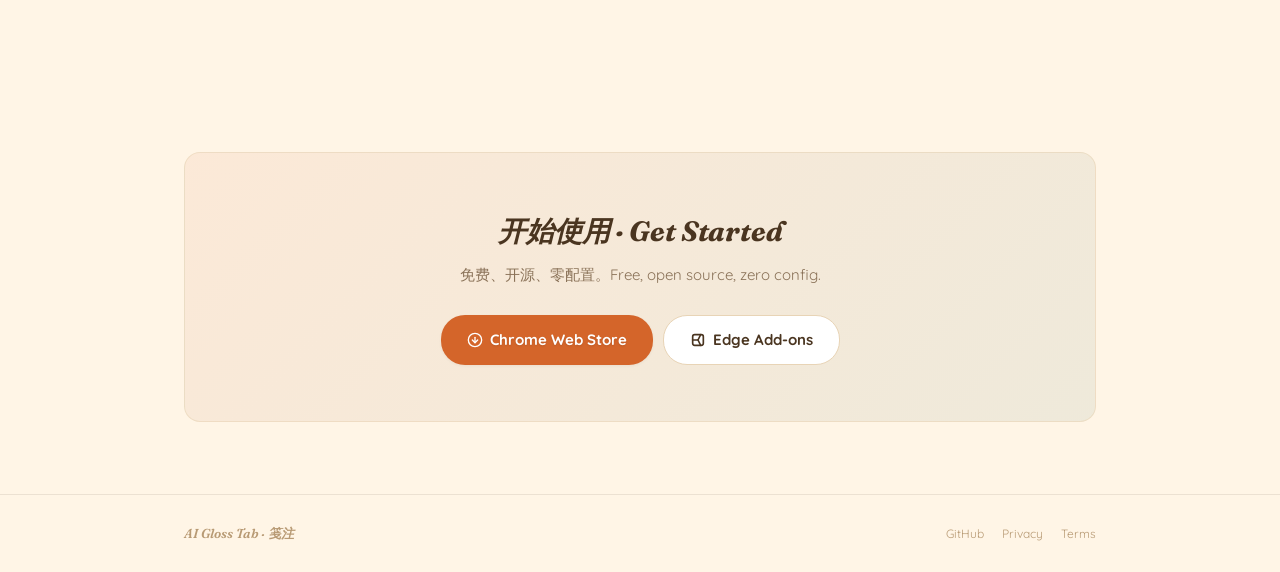
==== commit fa084c98: "feat: Edge Add-ons 审核通过，激活落地页链接 Co-Authored-By: Claude Opus 4.6 (1M context) <noreply@anthropic.com>" ====
--- a/index.html
+++ b/index.html
@@ -180,7 +180,7 @@
   <p class="pain-en">Timeline, search, smart copy &mdash; every insight traceable, searchable, reusable.</p>
   <div class="hero-btns" id="install">
     <a href="https://chromewebstore.google.com/detail/ai-gloss-tab/bofmonmmkbdkcnkbadakchemhnphgnhf" class="btn-p" target="_blank"><svg width="16" height="16" viewBox="0 0 24 24" fill="none" stroke="currentColor" stroke-width="2" stroke-linecap="round" stroke-linejoin="round"><circle cx="12" cy="12" r="10"/><polyline points="8 12 12 16 16 12"/><line x1="12" y1="8" x2="12" y2="16"/></svg>Chrome Web Store</a>
-    <a href="#" class="btn-s" style="opacity:0.5;pointer-events:none"><svg width="16" height="16" viewBox="0 0 24 24" fill="none" stroke="currentColor" stroke-width="2.5" stroke-linecap="round" stroke-linejoin="round"><rect x="4" y="4" width="16" height="16" rx="3"/><path d="M4 12h8l4-8"/><path d="M12 12l4 8"/></svg>Edge Add-ons · Coming Soon</a>
+    <a href="https://microsoftedge.microsoft.com/addons/detail/ai-gloss-tab/pacegalklegjjpkhonpgeiekglfgclbd" class="btn-s" target="_blank"><svg width="16" height="16" viewBox="0 0 24 24" fill="none" stroke="currentColor" stroke-width="2.5" stroke-linecap="round" stroke-linejoin="round"><rect x="4" y="4" width="16" height="16" rx="3"/><path d="M4 12h8l4-8"/><path d="M12 12l4 8"/></svg>Edge Add-ons</a>
   </div>
 </div></section>
 <section class="plats"><div class="ctn">
@@ -240,7 +240,7 @@
   <h2>开始使用 · Get Started</h2><p>免费、开源、零配置。Free, open source, zero config.</p>
   <div class="hero-btns">
     <a href="https://chromewebstore.google.com/detail/ai-gloss-tab/bofmonmmkbdkcnkbadakchemhnphgnhf" class="btn-p" target="_blank"><svg width="16" height="16" viewBox="0 0 24 24" fill="none" stroke="currentColor" stroke-width="2" stroke-linecap="round" stroke-linejoin="round"><circle cx="12" cy="12" r="10"/><polyline points="8 12 12 16 16 12"/><line x1="12" y1="8" x2="12" y2="16"/></svg>Chrome Web Store</a>
-    <a href="#" class="btn-s" style="opacity:0.5;pointer-events:none"><svg width="16" height="16" viewBox="0 0 24 24" fill="none" stroke="currentColor" stroke-width="2.5" stroke-linecap="round" stroke-linejoin="round"><rect x="4" y="4" width="16" height="16" rx="3"/><path d="M4 12h8l4-8"/><path d="M12 12l4 8"/></svg>Edge Add-ons · Coming Soon</a>
+    <a href="https://microsoftedge.microsoft.com/addons/detail/ai-gloss-tab/pacegalklegjjpkhonpgeiekglfgclbd" class="btn-s" target="_blank"><svg width="16" height="16" viewBox="0 0 24 24" fill="none" stroke="currentColor" stroke-width="2.5" stroke-linecap="round" stroke-linejoin="round"><rect x="4" y="4" width="16" height="16" rx="3"/><path d="M4 12h8l4-8"/><path d="M12 12l4 8"/></svg>Edge Add-ons</a>
   </div>
 </div></div></section>
 <footer class="footer"><div class="foot-in">
